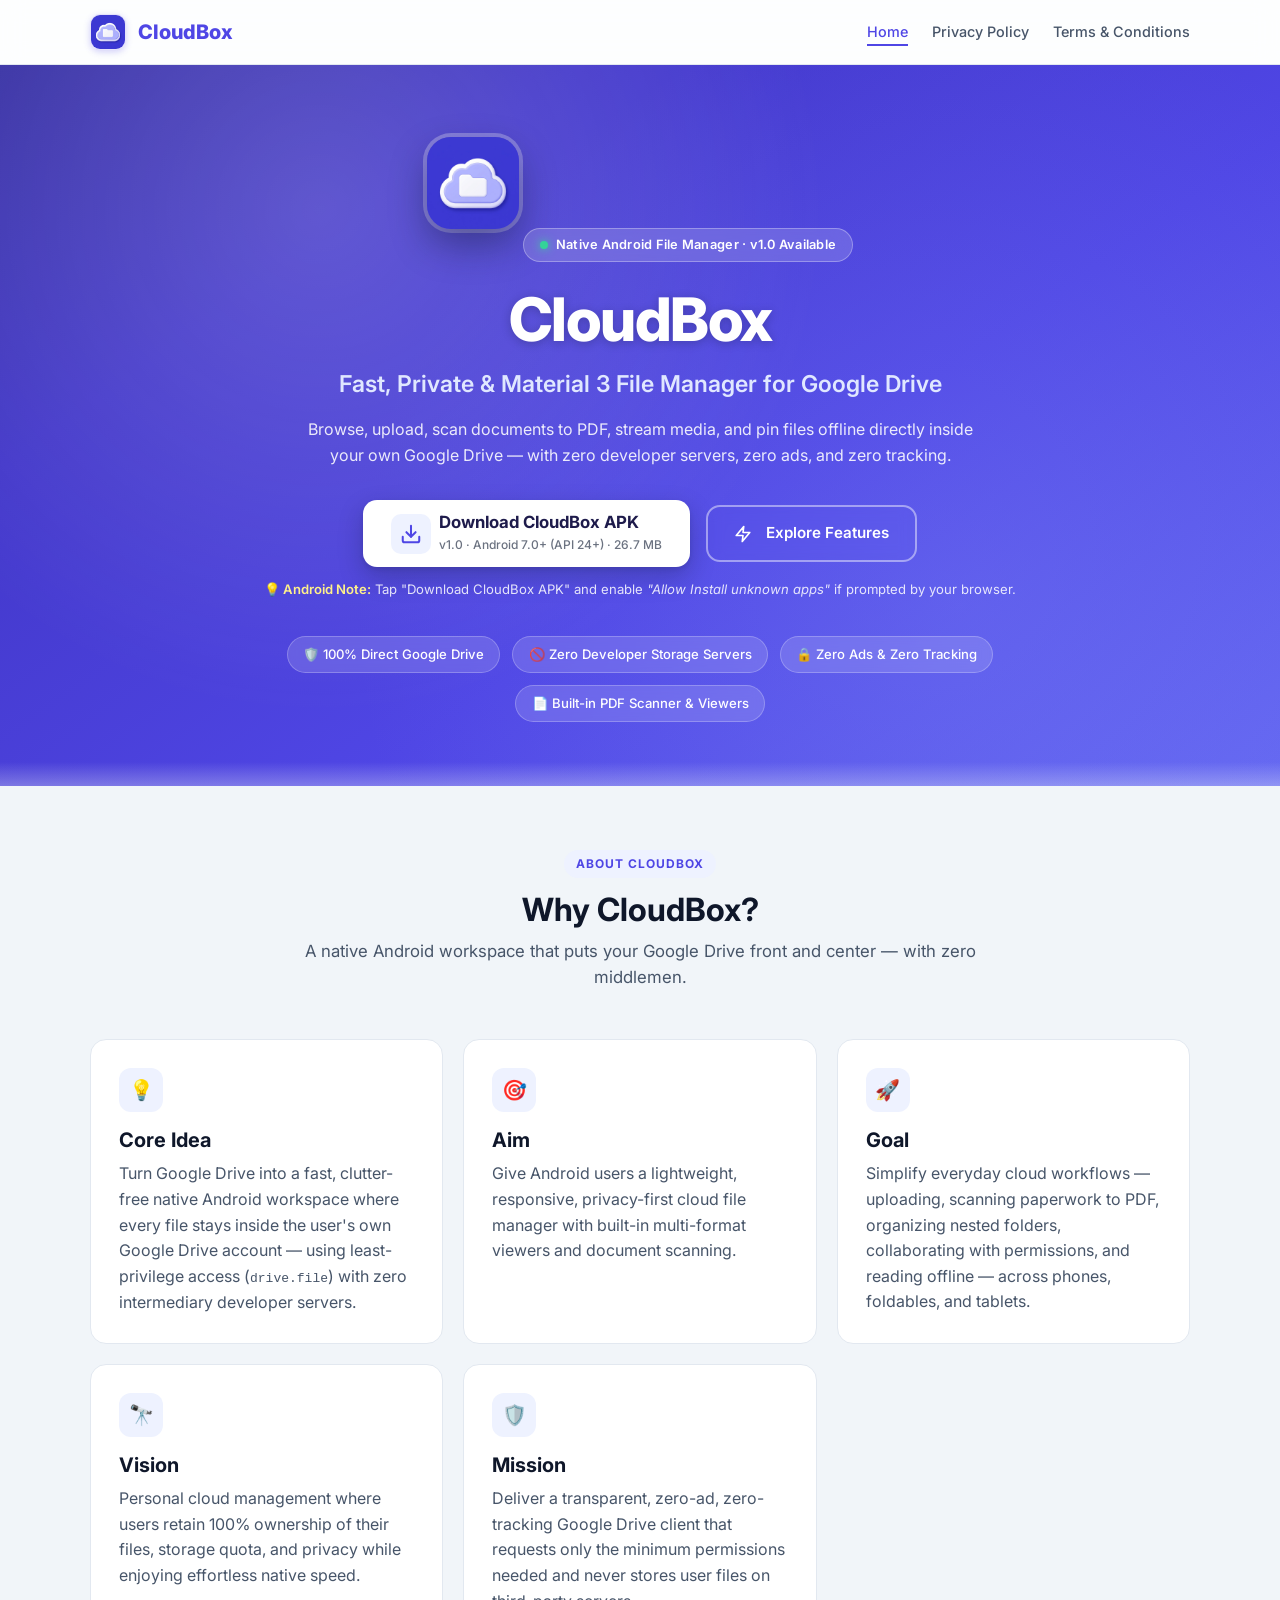
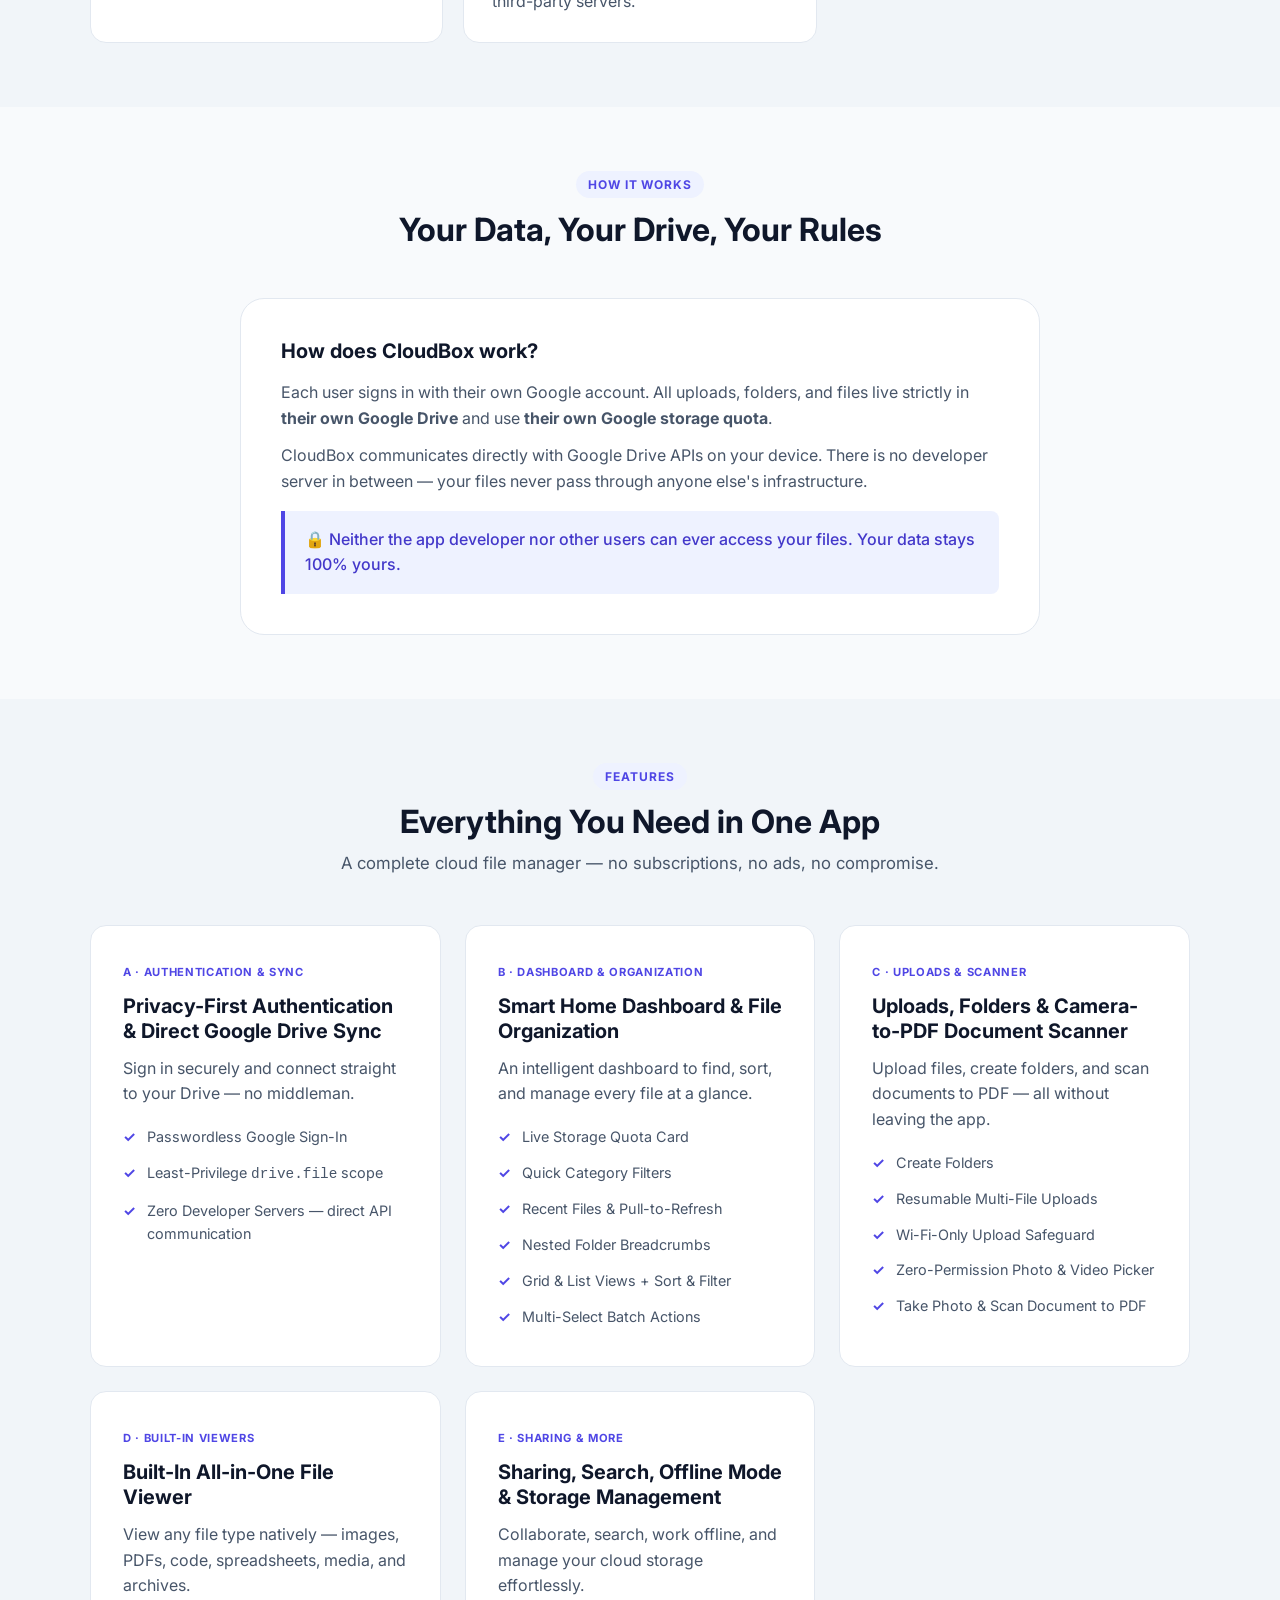
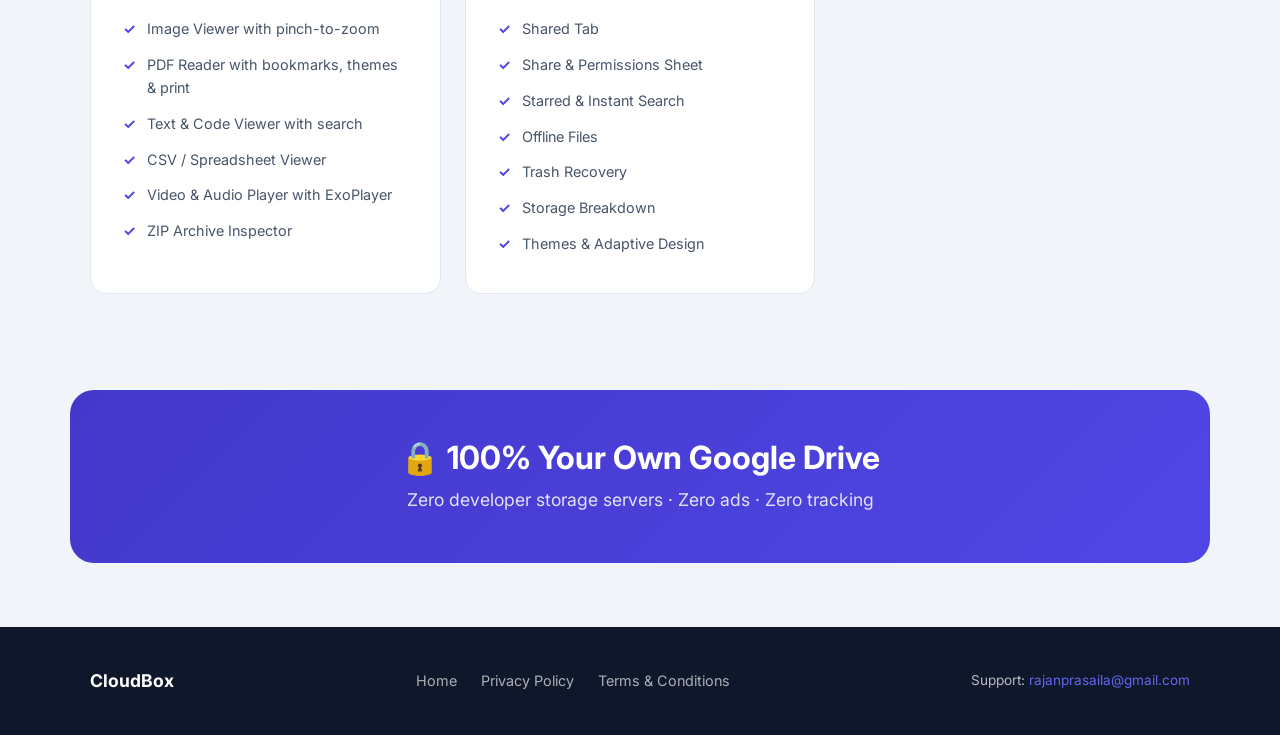
==== website/index.html @ ff8894ba "first commit" ====
<!DOCTYPE html>
<html lang="en">
<head>
  <meta charset="UTF-8">
  <meta name="viewport" content="width=device-width, initial-scale=1.0">
  <title>CloudBox — Your Fast, Private File Manager for Google Drive</title>
  <meta name="description" content="CloudBox is a native Android file manager built with Material 3 that connects directly to your Google Drive. Zero ads, zero tracking, 100% your own storage.">
  <link rel="preconnect" href="https://fonts.googleapis.com">
  <link rel="preconnect" href="https://fonts.gstatic.com" crossorigin>
  <link href="https://fonts.googleapis.com/css2?family=Inter:wght@400;500;600;700;800&display=swap" rel="stylesheet">
  <link rel="stylesheet" href="./styles.css">
</head>
<body>

  <!-- ===== Navbar ===== -->
  <nav class="navbar" role="navigation" aria-label="Main navigation">
    <div class="container">
      <a href="./index.html" class="navbar-brand">
        <img src="./assets/cloudbox_icon.jpg" alt="CloudBox Logo" class="brand-logo-img">
        <span>CloudBox</span>
      </a>
      <button class="nav-toggle" aria-label="Toggle menu" onclick="document.querySelector('.nav-links').classList.toggle('open')">
        <span></span><span></span><span></span>
      </button>
      <ul class="nav-links">
        <li><a href="./index.html" class="active">Home</a></li>
        <li><a href="./privacy.html">Privacy Policy</a></li>
        <li><a href="./terms.html">Terms &amp; Conditions</a></li>
      </ul>
    </div>
  </nav>

  <!-- ===== Hero ===== -->
  <header class="hero">
    <div class="container">
      <!-- App Icon Visual Anchor -->
      <div class="hero-icon-wrapper">
        <img src="./assets/cloudbox_icon.jpg" alt="CloudBox App Icon" class="hero-app-icon">
      </div>

      <!-- Release / Category Badge -->
      <div class="hero-pill">
        <span class="pill-dot"></span>
        <span>Native Android File Manager · v1.0 Available</span>
      </div>

      <!-- Main App Title & Narrative -->
      <h1 class="hero-title">CloudBox</h1>
      <p class="hero-tagline">Fast, Private &amp; Material 3 File Manager for Google Drive</p>
      <p class="hero-description">Browse, upload, scan documents to PDF, stream media, and pin files offline directly inside your own Google Drive — with zero developer servers, zero ads, and zero tracking.</p>

      <!-- Action Buttons -->
      <div class="hero-cta-group">
        <a href="./downloads/CloudBox-v1.0.apk" class="btn btn-hero-download" download="CloudBox-v1.0.apk">
          <span class="btn-icon">
            <svg width="22" height="22" viewBox="0 0 24 24" fill="none" stroke="currentColor" stroke-width="2.2" stroke-linecap="round" stroke-linejoin="round"><path d="M21 15v4a2 2 0 0 1-2 2H5a2 2 0 0 1-2-2v-4"></path><polyline points="7 10 12 15 17 10"></polyline><line x1="12" y1="15" x2="12" y2="3"></line></svg>
          </span>
          <span class="btn-copy">
            <span class="btn-main">Download CloudBox APK</span>
            <span class="btn-sub">v1.0 · Android 7.0+ (API 24+) · 26.7 MB</span>
          </span>
        </a>
        <a href="#features" class="btn btn-hero-secondary">
          <svg width="18" height="18" viewBox="0 0 24 24" fill="none" stroke="currentColor" stroke-width="2.2" stroke-linecap="round" stroke-linejoin="round" style="margin-right: 6px;"><polygon points="13 2 3 14 12 14 11 22 21 10 12 10 13 2"></polygon></svg>
          Explore Features
        </a>
      </div>

      <!-- Installation Hint -->
      <p class="hero-install-notice">
        <span>💡 Android Note:</span> Tap "Download CloudBox APK" and enable <em>"Allow Install unknown apps"</em> if prompted by your browser.
      </p>

      <!-- Trust Badges -->
      <div class="hero-highlights">
        <div class="highlight-chip">
          <span>🛡️ 100% Direct Google Drive</span>
        </div>
        <div class="highlight-chip">
          <span>🚫 Zero Developer Storage Servers</span>
        </div>
        <div class="highlight-chip">
          <span>🔒 Zero Ads &amp; Zero Tracking</span>
        </div>
        <div class="highlight-chip">
          <span>📄 Built-in PDF Scanner &amp; Viewers</span>
        </div>
      </div>
    </div>
  </header>

  <!-- ===== About Section ===== -->
  <section id="about">
    <div class="container">
      <div class="section-header">
        <span class="section-label">About CloudBox</span>
        <h2>Why CloudBox?</h2>
        <p>A native Android workspace that puts your Google Drive front and center — with zero middlemen.</p>
      </div>
      <div class="about-grid">
        <!-- Core Idea -->
        <div class="about-card">
          <div class="card-icon">💡</div>
          <h3>Core Idea</h3>
          <p>Turn Google Drive into a fast, clutter-free native Android workspace where every file stays inside the user's own Google Drive account — using least-privilege access (<code>drive.file</code>) with zero intermediary developer servers.</p>
        </div>
        <!-- Aim -->
        <div class="about-card">
          <div class="card-icon">🎯</div>
          <h3>Aim</h3>
          <p>Give Android users a lightweight, responsive, privacy-first cloud file manager with built-in multi-format viewers and document scanning.</p>
        </div>
        <!-- Goal -->
        <div class="about-card">
          <div class="card-icon">🚀</div>
          <h3>Goal</h3>
          <p>Simplify everyday cloud workflows — uploading, scanning paperwork to PDF, organizing nested folders, collaborating with permissions, and reading offline — across phones, foldables, and tablets.</p>
        </div>
        <!-- Vision -->
        <div class="about-card">
          <div class="card-icon">🔭</div>
          <h3>Vision</h3>
          <p>Personal cloud management where users retain 100% ownership of their files, storage quota, and privacy while enjoying effortless native speed.</p>
        </div>
        <!-- Mission -->
        <div class="about-card">
          <div class="card-icon">🛡️</div>
          <h3>Mission</h3>
          <p>Deliver a transparent, zero-ad, zero-tracking Google Drive client that requests only the minimum permissions needed and never stores user files on third-party servers.</p>
        </div>
      </div>
    </div>
  </section>

  <!-- ===== How It Works / FAQ ===== -->
  <section id="how-it-works" style="background: var(--surface-variant);">
    <div class="container">
      <div class="section-header">
        <span class="section-label">How It Works</span>
        <h2>Your Data, Your Drive, Your Rules</h2>
      </div>
      <div class="how-it-works">
        <h3>How does CloudBox work?</h3>
        <p>Each user signs in with their own Google account. All uploads, folders, and files live strictly in <strong>their own Google Drive</strong> and use <strong>their own Google storage quota</strong>.</p>
        <p>CloudBox communicates directly with Google Drive APIs on your device. There is no developer server in between — your files never pass through anyone else's infrastructure.</p>
        <div class="highlight-box">
          🔒 Neither the app developer nor other users can ever access your files. Your data stays 100% yours.
        </div>
      </div>
    </div>
  </section>

  <!-- ===== Feature Showcase ===== -->
  <section id="features">
    <div class="container">
      <div class="section-header">
        <span class="section-label">Features</span>
        <h2>Everything You Need in One App</h2>
        <p>A complete cloud file manager — no subscriptions, no ads, no compromise.</p>
      </div>
      <div class="features-grid">

        <!-- A. Privacy-First Auth -->
        <div class="feature-card">
          <span class="card-label">A · Authentication &amp; Sync</span>
          <h3>Privacy-First Authentication &amp; Direct Google Drive Sync</h3>
          <p>Sign in securely and connect straight to your Drive — no middleman.</p>
          <ul class="feature-list">
            <li>Passwordless Google Sign-In</li>
            <li>Least-Privilege <code>drive.file</code> scope</li>
            <li>Zero Developer Servers — direct API communication</li>
          </ul>
        </div>

        <!-- B. Home Dashboard -->
        <div class="feature-card">
          <span class="card-label">B · Dashboard &amp; Organization</span>
          <h3>Smart Home Dashboard &amp; File Organization</h3>
          <p>An intelligent dashboard to find, sort, and manage every file at a glance.</p>
          <ul class="feature-list">
            <li>Live Storage Quota Card</li>
            <li>Quick Category Filters</li>
            <li>Recent Files &amp; Pull-to-Refresh</li>
            <li>Nested Folder Breadcrumbs</li>
            <li>Grid &amp; List Views + Sort &amp; Filter</li>
            <li>Multi-Select Batch Actions</li>
          </ul>
        </div>

        <!-- C. Uploads & Scanner -->
        <div class="feature-card">
          <span class="card-label">C · Uploads &amp; Scanner</span>
          <h3>Uploads, Folders &amp; Camera-to-PDF Document Scanner</h3>
          <p>Upload files, create folders, and scan documents to PDF — all without leaving the app.</p>
          <ul class="feature-list">
            <li>Create Folders</li>
            <li>Resumable Multi-File Uploads</li>
            <li>Wi-Fi-Only Upload Safeguard</li>
            <li>Zero-Permission Photo &amp; Video Picker</li>
            <li>Take Photo &amp; Scan Document to PDF</li>
          </ul>
        </div>

        <!-- D. File Viewer -->
        <div class="feature-card">
          <span class="card-label">D · Built-In Viewers</span>
          <h3>Built-In All-in-One File Viewer</h3>
          <p>View any file type natively — images, PDFs, code, spreadsheets, media, and archives.</p>
          <ul class="feature-list">
            <li>Image Viewer with pinch-to-zoom</li>
            <li>PDF Reader with bookmarks, themes &amp; print</li>
            <li>Text &amp; Code Viewer with search</li>
            <li>CSV / Spreadsheet Viewer</li>
            <li>Video &amp; Audio Player with ExoPlayer</li>
            <li>ZIP Archive Inspector</li>
          </ul>
        </div>

        <!-- E. Sharing & More -->
        <div class="feature-card">
          <span class="card-label">E · Sharing &amp; More</span>
          <h3>Sharing, Search, Offline Mode &amp; Storage Management</h3>
          <p>Collaborate, search, work offline, and manage your cloud storage effortlessly.</p>
          <ul class="feature-list">
            <li>Shared Tab</li>
            <li>Share &amp; Permissions Sheet</li>
            <li>Starred &amp; Instant Search</li>
            <li>Offline Files</li>
            <li>Trash Recovery</li>
            <li>Storage Breakdown</li>
            <li>Themes &amp; Adaptive Design</li>
          </ul>
        </div>

      </div>
    </div>
  </section>

  <!-- ===== Trust Banner ===== -->
  <section style="padding: 2rem 0 4rem;">
    <div class="trust-banner">
      <h2>🔒 100% Your Own Google Drive</h2>
      <p>Zero developer storage servers · Zero ads · Zero tracking</p>
    </div>
  </section>

  <!-- ===== Footer ===== -->
  <footer class="footer">
    <div class="container">
      <div class="footer-inner">
        <span class="footer-brand">CloudBox</span>
        <ul class="footer-links">
          <li><a href="./index.html">Home</a></li>
          <li><a href="./privacy.html">Privacy Policy</a></li>
          <li><a href="./terms.html">Terms &amp; Conditions</a></li>
        </ul>
        <span class="footer-contact">Support: <a href="mailto:rajanprasaila@gmail.com">rajanprasaila@gmail.com</a></span>
      </div>
    </div>
  </footer>

</body>
</html>
---- website/styles.css ----
/* ===== CloudBox Website — styles.css ===== */
/* Design tokens — Indigo primary / Slate neutrals / Material 3 feel */

:root {
  --primary: #4F46E5;
  --primary-light: #6366F1;
  --primary-dark: #4338CA;
  --primary-surface: #EEF2FF;
  --on-primary: #FFFFFF;
  --surface: #FFFFFF;
  --surface-variant: #F8FAFC;
  --background: #F1F5F9;
  --on-background: #0F172A;
  --on-surface: #1E293B;
  --on-surface-variant: #475569;
  --outline: #CBD5E1;
  --outline-variant: #E2E8F0;
  --error: #DC2626;
  --radius-sm: 8px;
  --radius-md: 12px;
  --radius-lg: 16px;
  --radius-xl: 24px;
  --shadow-sm: 0 1px 3px rgba(15,23,42,.08), 0 1px 2px rgba(15,23,42,.04);
  --shadow-md: 0 4px 6px rgba(15,23,42,.07), 0 2px 4px rgba(15,23,42,.04);
  --shadow-lg: 0 10px 25px rgba(15,23,42,.1), 0 4px 10px rgba(15,23,42,.04);
  --max-width: 1140px;
  --transition: .2s cubic-bezier(.4,0,.2,1);
}

/* ===== Reset & Base ===== */
*, *::before, *::after { box-sizing: border-box; margin: 0; padding: 0; }
html { scroll-behavior: smooth; -webkit-text-size-adjust: 100%; }
body {
  font-family: 'Inter', 'Segoe UI', system-ui, -apple-system, sans-serif;
  color: var(--on-surface);
  background: var(--background);
  line-height: 1.6;
  -webkit-font-smoothing: antialiased;
}
a { color: var(--primary); text-decoration: none; transition: color var(--transition); }
a:hover { color: var(--primary-dark); }
img { max-width: 100%; display: block; }

/* ===== Typography ===== */
h1, h2, h3, h4 { font-weight: 700; color: var(--on-background); line-height: 1.25; }
h1 { font-size: clamp(2rem, 5vw, 3rem); }
h2 { font-size: clamp(1.5rem, 3.5vw, 2rem); }
h3 { font-size: 1.25rem; }
p { color: var(--on-surface-variant); }

/* ===== Layout ===== */
.container { width: 100%; max-width: var(--max-width); margin: 0 auto; padding: 0 1.25rem; }
section { padding: 4rem 0; }

/* ===== Navigation ===== */
.navbar {
  position: sticky; top: 0; z-index: 100;
  background: rgba(255,255,255,.85);
  backdrop-filter: blur(12px); -webkit-backdrop-filter: blur(12px);
  border-bottom: 1px solid var(--outline-variant);
}
.navbar .container {
  display: flex; align-items: center; justify-content: space-between;
  height: 64px;
}
.navbar-brand {
  display: flex; align-items: center; gap: .75rem;
  font-size: 1.25rem; font-weight: 800; color: var(--primary);
}
.brand-logo-img {
  width: 36px; height: 36px;
  border-radius: 10px;
  object-fit: cover;
  box-shadow: 0 2px 6px rgba(79, 70, 229, 0.25);
  border: 1px solid rgba(79, 70, 229, 0.15);
}
.navbar-brand .brand-icon {
  width: 32px; height: 32px; border-radius: var(--radius-sm);
  background: var(--primary);
  display: flex; align-items: center; justify-content: center;
  color: #fff; font-size: .875rem; font-weight: 700;
}
.nav-links { display: flex; gap: 1.5rem; list-style: none; }
.nav-links a {
  font-size: .9rem; font-weight: 500; color: var(--on-surface-variant);
  padding: .25rem 0; position: relative;
}
.nav-links a::after {
  content: ''; position: absolute; bottom: -2px; left: 0;
  width: 0; height: 2px; background: var(--primary);
  transition: width var(--transition);
}
.nav-links a:hover, .nav-links a.active { color: var(--primary); }
.nav-links a:hover::after, .nav-links a.active::after { width: 100%; }

/* Mobile nav toggle */
.nav-toggle { display: none; background: none; border: none; cursor: pointer; padding: .5rem; }
.nav-toggle span {
  display: block; width: 22px; height: 2px; background: var(--on-surface);
  margin: 5px 0; transition: var(--transition);
}

@media (max-width: 768px) {
  .nav-toggle { display: block; }
  .nav-links {
    display: none; flex-direction: column; gap: 0;
    position: absolute; top: 64px; left: 0; right: 0;
    background: var(--surface); border-bottom: 1px solid var(--outline-variant);
    box-shadow: var(--shadow-md);
  }
  .nav-links.open { display: flex; }
  .nav-links li a { display: block; padding: .875rem 1.25rem; }
}

/* ===== Hero Section ===== */
.hero {
  background: linear-gradient(145deg, #3730A3 0%, #4338CA 25%, #4F46E5 60%, #6366F1 100%);
  color: #fff; text-align: center;
  padding: 4.5rem 0 4rem;
  position: relative; overflow: hidden;
}
.hero::before {
  content: ''; position: absolute; inset: 0;
  background: radial-gradient(circle at 25% 20%, rgba(255,255,255,.16) 0%, transparent 45%),
              radial-gradient(circle at 75% 75%, rgba(129,140,248,.25) 0%, transparent 55%);
  pointer-events: none;
}
.hero::after {
  content: ''; position: absolute; bottom: 0; left: 0; right: 0;
  height: 24px;
  background: linear-gradient(to top, rgba(241,245,249,0.3), transparent);
  pointer-events: none;
}
.hero .container {
  position: relative; z-index: 2;
  max-width: 860px;
}

.hero-icon-wrapper {
  margin: 0 auto 1.25rem;
  display: inline-block;
  position: relative;
}
.hero-app-icon {
  width: 92px; height: 92px;
  border-radius: 24px;
  object-fit: cover;
  box-shadow: 0 16px 36px rgba(15, 23, 42, 0.4), 0 0 0 4px rgba(255, 255, 255, 0.28);
  animation: heroFloat 3.5s ease-in-out infinite alternate;
}
@keyframes heroFloat {
  0% { transform: translateY(0); }
  100% { transform: translateY(-7px); }
}

.hero-pill {
  display: inline-flex; align-items: center; gap: .5rem;
  background: rgba(255, 255, 255, 0.16);
  border: 1px solid rgba(255, 255, 255, 0.3);
  backdrop-filter: blur(10px);
  padding: .35rem 1rem; border-radius: 100px;
  font-size: .8rem; font-weight: 600;
  letter-spacing: .02em; color: #fff;
  margin-bottom: 1.25rem;
}
.hero-pill .pill-dot {
  width: 8px; height: 8px; border-radius: 50%;
  background: #34D399;
  box-shadow: 0 0 8px #34D399;
}

.hero-title {
  font-size: clamp(2.5rem, 6vw, 3.75rem);
  font-weight: 800;
  letter-spacing: -0.025em;
  color: #fff;
  margin-bottom: .6rem;
  text-shadow: 0 2px 10px rgba(15, 23, 42, 0.25);
}
.hero-tagline {
  font-size: clamp(1.15rem, 2.5vw, 1.45rem);
  font-weight: 600;
  color: #E0E7FF;
  margin-bottom: .75rem;
}
.hero-description {
  font-size: 1rem;
  color: rgba(255, 255, 255, 0.88);
  max-width: 680px;
  margin: 0 auto 2rem;
  line-height: 1.65;
}

.hero-cta-group {
  display: flex; flex-wrap: wrap; gap: 1rem;
  justify-content: center; align-items: center;
  margin-bottom: .75rem;
}
.btn-hero-download {
  background: #FFFFFF !important;
  color: var(--primary-dark) !important;
  padding: .75rem 1.75rem !important;
  border-radius: 14px !important;
  display: inline-flex; align-items: center; gap: .85rem;
  box-shadow: 0 10px 25px rgba(15, 23, 42, 0.25), 0 2px 4px rgba(15, 23, 42, 0.1);
  transition: all var(--transition);
  text-align: left;
}
.btn-hero-download:hover {
  transform: translateY(-2px);
  box-shadow: 0 16px 36px rgba(15, 23, 42, 0.35);
  background: #EEF2FF !important;
}
.btn-hero-download .btn-icon {
  display: flex; align-items: center; justify-content: center;
  width: 40px; height: 40px;
  background: var(--primary-surface);
  color: var(--primary);
  border-radius: 10px;
}
.btn-copy { display: flex; flex-direction: column; }
.btn-main { font-size: 1.05rem; font-weight: 700; line-height: 1.2; color: #1E1B4B; }
.btn-sub { font-size: .75rem; font-weight: 500; color: #6B7280; margin-top: 3px; }

.btn-hero-secondary {
  border: 2px solid rgba(255, 255, 255, 0.45) !important;
  color: #fff !important;
  padding: .9rem 1.6rem !important;
  border-radius: 14px !important;
  font-weight: 600; font-size: .95rem;
  backdrop-filter: blur(8px);
}
.btn-hero-secondary:hover {
  background: rgba(255, 255, 255, 0.15) !important;
  border-color: #fff !important;
}

.hero-install-notice {
  font-size: .82rem;
  color: rgba(255, 255, 255, 0.85);
  margin-top: .75rem;
  margin-bottom: 2.25rem;
}
.hero-install-notice span { font-weight: 600; color: #FEF08A; }

.hero-highlights {
  display: flex; flex-wrap: wrap; gap: .75rem;
  justify-content: center;
  max-width: 820px; margin: 0 auto;
}
.highlight-chip {
  display: inline-flex; align-items: center; gap: .5rem;
  background: rgba(255, 255, 255, 0.14);
  border: 1px solid rgba(255, 255, 255, 0.24);
  padding: .45rem .95rem; border-radius: 100px;
  font-size: .82rem; font-weight: 500;
  color: #fff; backdrop-filter: blur(6px);
  transition: all var(--transition);
}
.highlight-chip:hover {
  background: rgba(255, 255, 255, 0.22);
  transform: translateY(-1px);
}

/* ===== Buttons ===== */
.btn {
  display: inline-flex; align-items: center; gap: .5rem;
  padding: .75rem 1.75rem;
  border-radius: 100px; font-weight: 600; font-size: .95rem;
  border: none; cursor: pointer;
  transition: all var(--transition);
  text-decoration: none;
}
.btn-primary {
  background: #fff; color: var(--primary);
  box-shadow: 0 2px 8px rgba(0,0,0,.15);
}
.btn-primary:hover {
  background: var(--primary-surface); color: var(--primary-dark);
  transform: translateY(-1px); box-shadow: var(--shadow-lg);
}
.btn-outline {
  background: transparent; color: #fff;
  border: 2px solid rgba(255,255,255,.5);
}
.btn-outline:hover {
  background: rgba(255,255,255,.12); border-color: #fff; color: #fff;
}

/* ===== Section Headings ===== */
.section-header { text-align: center; max-width: 680px; margin: 0 auto 3rem; }
.section-header p { margin-top: .5rem; font-size: 1.05rem; }
.section-label {
  display: inline-block; font-size: .75rem; font-weight: 700;
  letter-spacing: .08em; text-transform: uppercase;
  color: var(--primary); background: var(--primary-surface);
  padding: .25rem .75rem; border-radius: 100px; margin-bottom: .75rem;
}

/* ===== About Grid ===== */
.about-grid {
  display: grid;
  grid-template-columns: repeat(auto-fit, minmax(280px, 1fr));
  gap: 1.25rem;
}
.about-card {
  background: var(--surface); border-radius: var(--radius-lg);
  padding: 1.75rem; border: 1px solid var(--outline-variant);
  transition: all var(--transition);
}
.about-card:hover {
  border-color: var(--primary); box-shadow: var(--shadow-md);
  transform: translateY(-2px);
}
.about-card .card-icon {
  width: 44px; height: 44px; border-radius: var(--radius-md);
  background: var(--primary-surface); color: var(--primary);
  display: flex; align-items: center; justify-content: center;
  font-size: 1.25rem; margin-bottom: 1rem;
}
.about-card h3 { margin-bottom: .5rem; }

/* ===== How It Works / FAQ ===== */
.how-it-works {
  background: var(--surface);
  border-radius: var(--radius-xl);
  padding: 2.5rem;
  border: 1px solid var(--outline-variant);
  max-width: 800px; margin: 0 auto;
}
.how-it-works h3 { margin-bottom: 1rem; }
.how-it-works p { margin-bottom: .75rem; }
.highlight-box {
  background: var(--primary-surface);
  border-left: 4px solid var(--primary);
  border-radius: 0 var(--radius-sm) var(--radius-sm) 0;
  padding: 1rem 1.25rem; margin-top: 1rem;
  font-weight: 500; color: var(--primary-dark);
}

/* ===== Feature Cards ===== */
.features-grid {
  display: grid;
  grid-template-columns: repeat(auto-fit, minmax(340px, 1fr));
  gap: 1.5rem;
}
.feature-card {
  background: var(--surface); border-radius: var(--radius-lg);
  padding: 2rem; border: 1px solid var(--outline-variant);
  transition: all var(--transition);
}
.feature-card:hover {
  border-color: var(--primary-light); box-shadow: var(--shadow-lg);
  transform: translateY(-3px);
}
.feature-card .card-label {
  display: inline-block; font-size: .7rem; font-weight: 700;
  letter-spacing: .06em; text-transform: uppercase;
  color: var(--primary); margin-bottom: .75rem;
}
.feature-card h3 { margin-bottom: .75rem; }
.feature-list { list-style: none; margin-top: .75rem; }
.feature-list li {
  padding: .4rem 0 .4rem 1.5rem; position: relative;
  font-size: .9rem; color: var(--on-surface-variant);
}
.feature-list li::before {
  content: '✓'; position: absolute; left: 0;
  color: var(--primary); font-weight: 700;
}

/* ===== Trust Banner ===== */
.trust-banner {
  background: linear-gradient(135deg, var(--primary-dark), var(--primary));
  color: #fff; text-align: center;
  border-radius: var(--radius-xl);
  padding: 3rem 2rem; margin: 0 auto;
  max-width: var(--max-width);
}
.trust-banner h2 { color: #fff; margin-bottom: .5rem; }
.trust-banner p { color: rgba(255,255,255,.85); font-size: 1.1rem; }

/* ===== Footer ===== */
.footer {
  background: var(--on-background);
  color: rgba(255,255,255,.7);
  padding: 2.5rem 0;
}
.footer-inner {
  display: flex; flex-wrap: wrap; align-items: center;
  justify-content: space-between; gap: 1rem;
}
.footer-brand { font-weight: 700; color: #fff; font-size: 1.1rem; }
.footer-links { display: flex; gap: 1.5rem; list-style: none; flex-wrap: wrap; }
.footer-links a { color: rgba(255,255,255,.65); font-size: .9rem; }
.footer-links a:hover { color: #fff; }
.footer-contact { font-size: .85rem; }
.footer-contact a { color: var(--primary-light); }
.footer-contact a:hover { color: #fff; }

/* ===== Legal / Policy Pages & Subpage Header ===== */
.page-header {
  background: linear-gradient(135deg, var(--primary) 0%, var(--primary-light) 50%, #818CF8 100%);
  color: #fff;
  padding: 3.5rem 0 3rem;
  position: relative;
  overflow: hidden;
}
.page-header::before {
  content: ''; position: absolute; inset: 0;
  background: radial-gradient(circle at 30% 20%, rgba(255,255,255,.12) 0%, transparent 50%),
              radial-gradient(circle at 70% 80%, rgba(255,255,255,.08) 0%, transparent 50%);
}
.page-header .container { position: relative; z-index: 1; max-width: 820px; }
.page-header h1 { color: #fff; margin-bottom: .5rem; font-size: clamp(2rem, 4vw, 2.5rem); }
.page-header .subtitle { color: rgba(255,255,255,.92); font-size: 1.05rem; max-width: 650px; margin-bottom: 1.25rem; }
.page-header .badge {
  display: inline-block; font-size: .75rem; font-weight: 700;
  letter-spacing: .08em; text-transform: uppercase;
  color: #fff; background: rgba(255,255,255,.2);
  padding: .25rem .75rem; border-radius: 100px; margin-bottom: .75rem;
  backdrop-filter: blur(8px);
}
.page-header .meta-row {
  display: flex; flex-wrap: wrap; gap: 1.25rem;
  font-size: .85rem; color: rgba(255,255,255,.9);
}
.page-header .meta-row span {
  display: inline-flex; align-items: center; gap: .35rem;
}

.legal-page { background: var(--background); padding: 2.5rem 0 5rem; }
.legal-page .container { max-width: 820px; }
.legal-content {
  background: var(--surface); border-radius: var(--radius-xl);
  padding: 3rem; line-height: 1.75;
  border: 1px solid var(--outline-variant);
  box-shadow: var(--shadow-sm);
}
.legal-content .lead-intro {
  font-size: 1.05rem; color: var(--on-surface);
  line-height: 1.7; margin-bottom: 1.5rem;
  padding-bottom: 1.5rem;
  border-bottom: 1px solid var(--outline-variant);
}
.legal-content h2 {
  font-size: 1.3rem; margin-top: 2.25rem; margin-bottom: .75rem;
  padding-bottom: .5rem; border-bottom: 1px solid var(--outline-variant);
}
.legal-content h3 { font-size: 1.1rem; margin-top: 1.5rem; margin-bottom: .5rem; }
.legal-content p { margin-bottom: 1rem; }
.legal-content ul, .legal-content ol {
  margin: .75rem 0 1rem 1.5rem; color: var(--on-surface-variant);
}
.legal-content li { margin-bottom: .4rem; }
.legal-content .policy-highlight {
  background: var(--primary-surface);
  border: 1px solid var(--primary);
  border-radius: var(--radius-md);
  padding: 1.25rem; margin: 1.5rem 0;
  font-weight: 500; color: var(--primary-dark);
}
.legal-content a { font-weight: 500; }

/* ===== Responsive ===== */
@media (max-width: 600px) {
  section { padding: 3rem 0; }
  .hero { padding: 3.5rem 0 3rem; }
  .features-grid { grid-template-columns: 1fr; }
  .about-grid { grid-template-columns: 1fr; }
  .how-it-works { padding: 1.5rem; }
  .trust-banner { padding: 2rem 1.25rem; border-radius: var(--radius-lg); margin: 0 1rem; }
  .legal-content { padding: 1.5rem; }
  .footer-inner { flex-direction: column; text-align: center; }
}
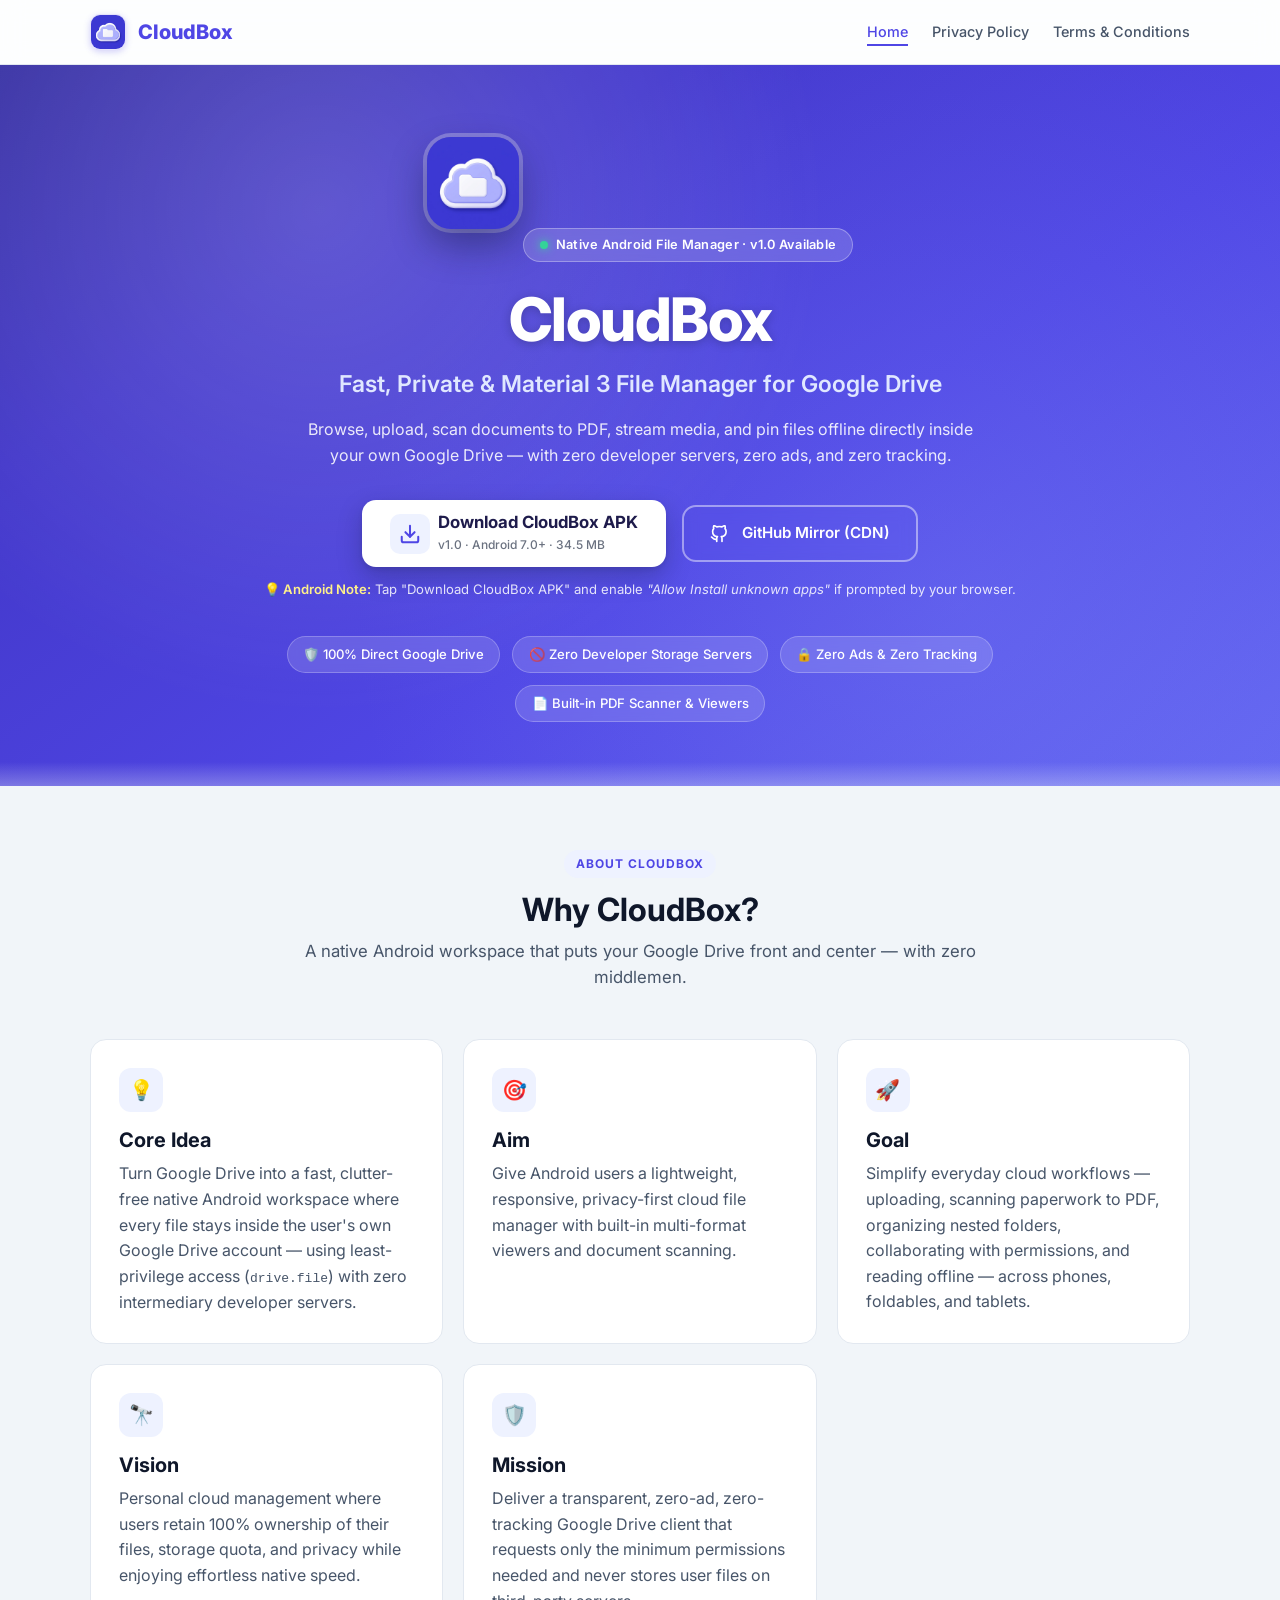
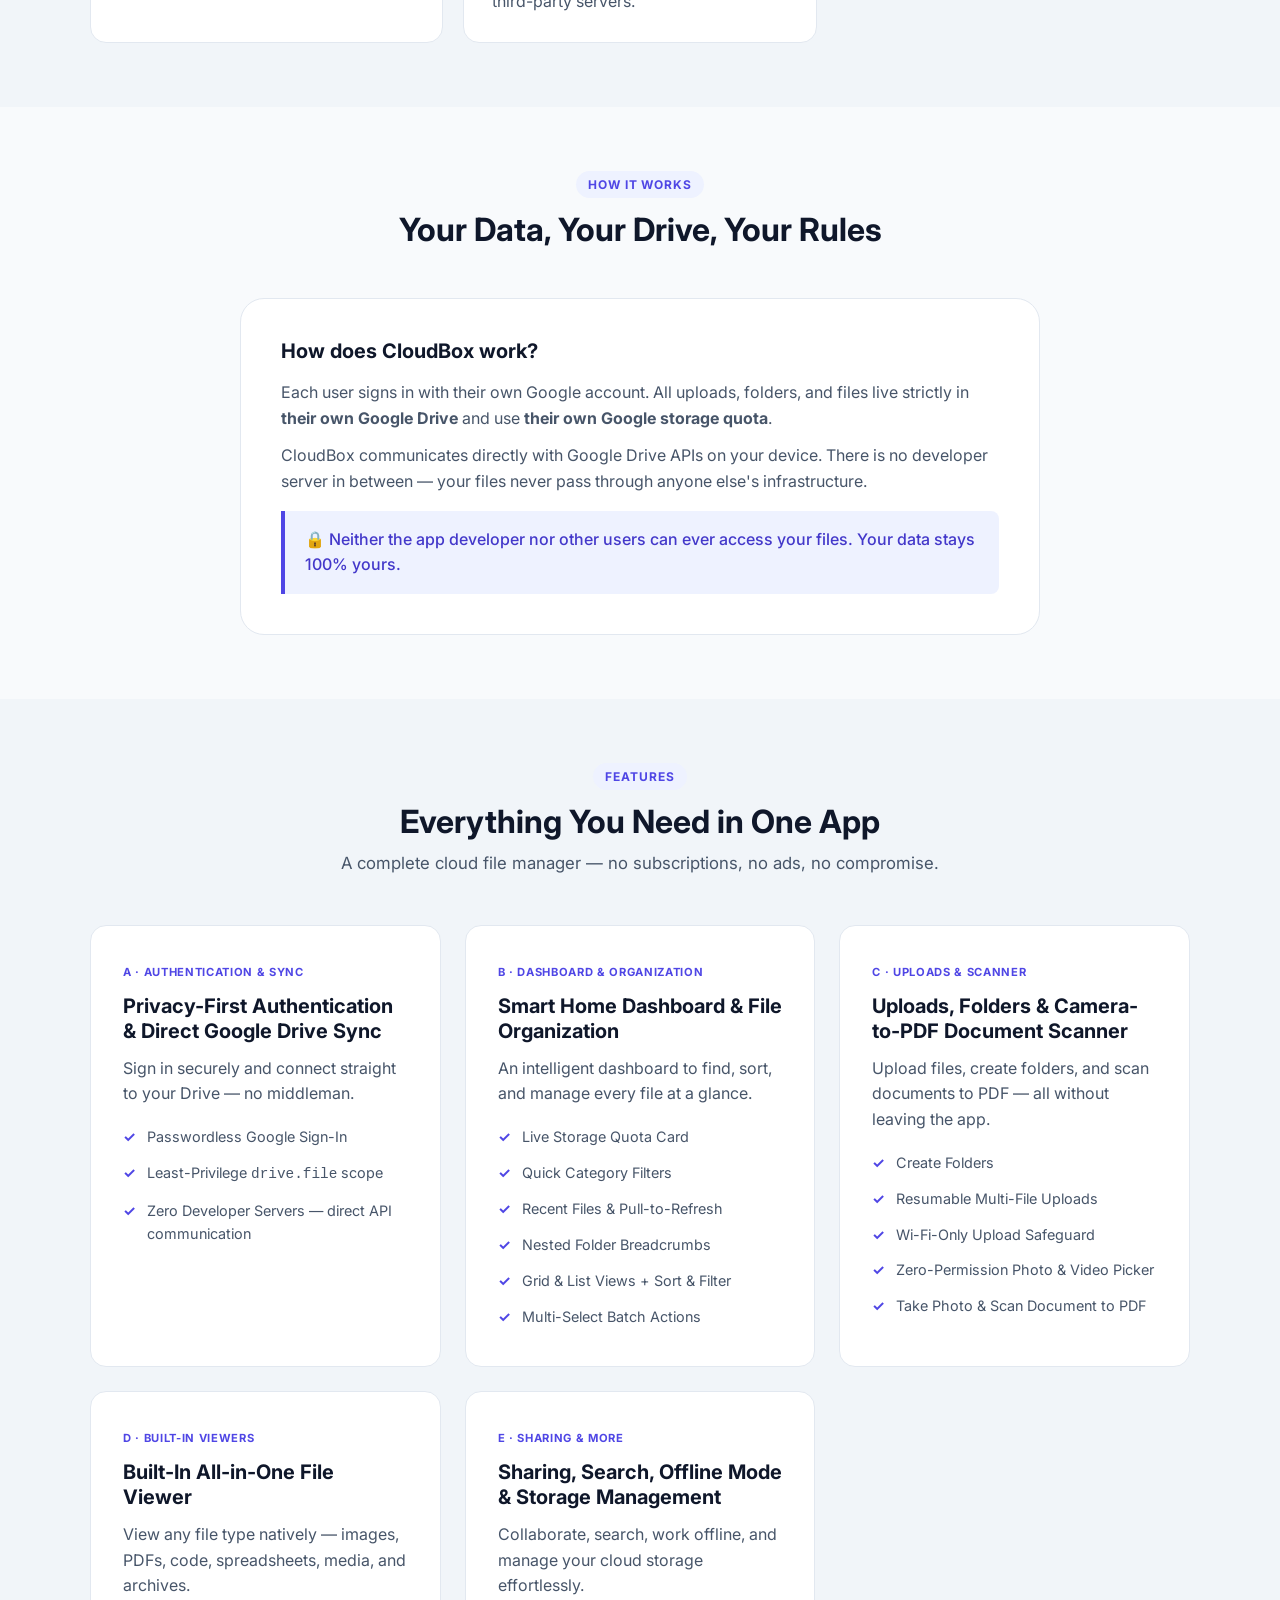
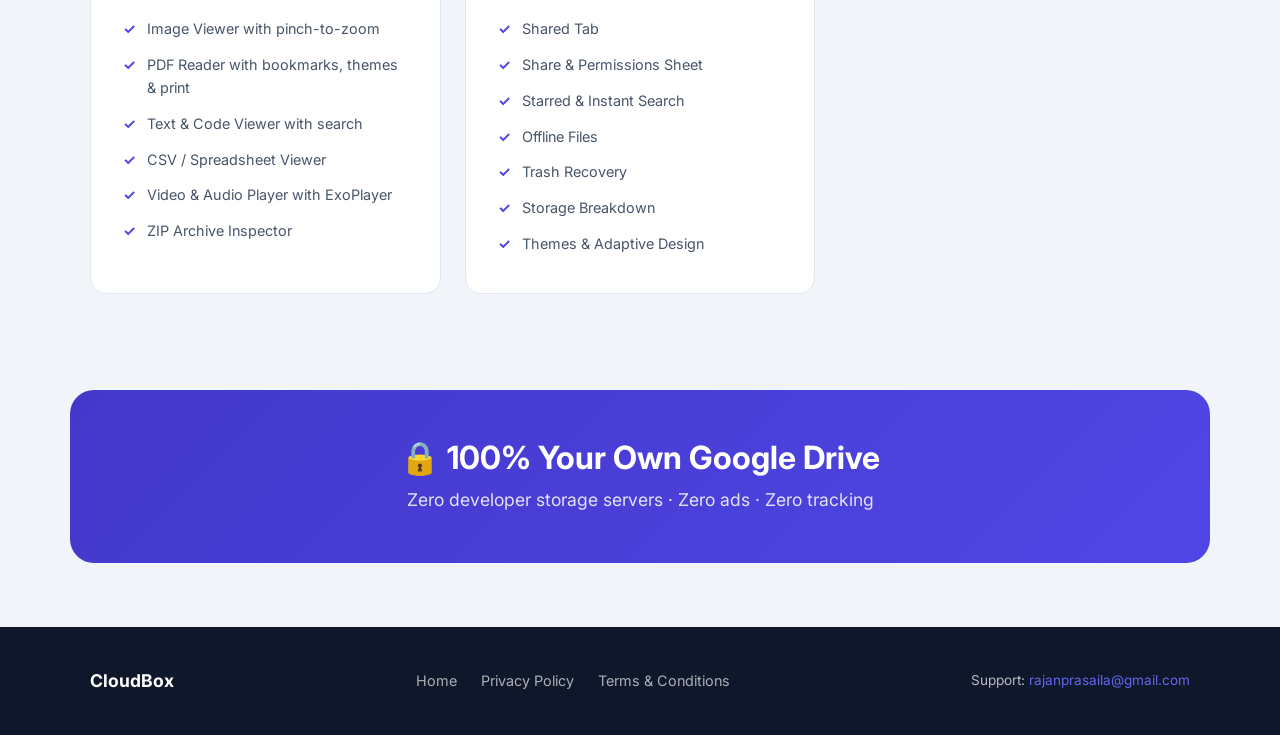
==== commit 63ca858e: "Add local server runner and GitHub mirror for APK downloads" ====
--- a/website/index.html
+++ b/website/index.html
@@ -19,7 +19,7 @@
         <img src="./assets/cloudbox_icon.jpg" alt="CloudBox Logo" class="brand-logo-img">
         <span>CloudBox</span>
       </a>
-      <button class="nav-toggle" aria-label="Toggle menu" onclick="document.querySelector('.nav-links').classList.toggle('open')">
+      <button class="nav-toggle" aria-label="Toggle navigation menu" type="button">
         <span></span><span></span><span></span>
       </button>
       <ul class="nav-links">
@@ -51,18 +51,18 @@
 
       <!-- Action Buttons -->
       <div class="hero-cta-group">
-        <a href="./downloads/CloudBox-v1.0.apk" class="btn btn-hero-download" download="CloudBox-v1.0.apk">
+        <a href="./downloads/CloudBox-v1.0.apk" class="btn btn-hero-download" id="primaryDownloadBtn" download="CloudBox-v1.0.apk">
           <span class="btn-icon">
             <svg width="22" height="22" viewBox="0 0 24 24" fill="none" stroke="currentColor" stroke-width="2.2" stroke-linecap="round" stroke-linejoin="round"><path d="M21 15v4a2 2 0 0 1-2 2H5a2 2 0 0 1-2-2v-4"></path><polyline points="7 10 12 15 17 10"></polyline><line x1="12" y1="15" x2="12" y2="3"></line></svg>
           </span>
           <span class="btn-copy">
             <span class="btn-main">Download CloudBox APK</span>
-            <span class="btn-sub">v1.0 · Android 7.0+ (API 24+) · 26.7 MB</span>
+            <span class="btn-sub">v1.0 · Android 7.0+ · 34.5 MB</span>
           </span>
         </a>
-        <a href="#features" class="btn btn-hero-secondary">
-          <svg width="18" height="18" viewBox="0 0 24 24" fill="none" stroke="currentColor" stroke-width="2.2" stroke-linecap="round" stroke-linejoin="round" style="margin-right: 6px;"><polygon points="13 2 3 14 12 14 11 22 21 10 12 10 13 2"></polygon></svg>
-          Explore Features
+        <a href="https://github.com/Rajan7013/cloudbox/releases/download/v1.0/CloudBox-v1.0.apk" class="btn btn-hero-secondary" target="_blank" rel="noopener">
+          <svg width="18" height="18" viewBox="0 0 24 24" fill="none" stroke="currentColor" stroke-width="2.2" stroke-linecap="round" stroke-linejoin="round" style="margin-right: 6px;"><path d="M9 19c-5 1.5-5-2.5-7-3m14 6v-3.87a3.37 3.37 0 0 0-.94-2.61c3.14-.35 6.44-1.54 6.44-7A5.44 5.44 0 0 0 20 4.77 5.07 5.07 0 0 0 19.91 1S18.73.65 16 2.48a13.38 13.38 0 0 0-7 0C6.27.65 5.09 1 5.09 1A5.07 5.07 0 0 0 5 4.77a5.44 5.44 0 0 0-1.5 3.78c0 5.42 3.3 6.61 6.44 7A3.37 3.37 0 0 0 9 18.13V22"></path></svg>
+          GitHub Mirror (CDN)
         </a>
       </div>
 
@@ -259,5 +259,37 @@
     </div>
   </footer>
 
+  <script>
+    const navToggle = document.querySelector('.nav-toggle');
+    const navLinks = document.querySelector('.nav-links');
+    if (navToggle && navLinks) {
+      navToggle.addEventListener('click', (e) => {
+        e.stopPropagation();
+        navToggle.classList.toggle('active');
+        navLinks.classList.toggle('open');
+      });
+      document.querySelectorAll('.nav-links a').forEach(link => {
+        link.addEventListener('click', () => {
+          navToggle.classList.remove('active');
+          navLinks.classList.remove('open');
+        });
+      });
+      document.addEventListener('click', (e) => {
+        if (!navLinks.contains(e.target) && !navToggle.contains(e.target)) {
+          navToggle.classList.remove('active');
+          navLinks.classList.remove('open');
+        }
+      });
+    }
+
+    // Detect if page was opened via local file:// protocol
+    const primaryBtn = document.getElementById('primaryDownloadBtn');
+    if (primaryBtn && window.location.protocol === 'file:') {
+      primaryBtn.addEventListener('click', (e) => {
+        alert("You are opening this website directly via file://. Browser security restricts downloading files over file:// URLs.\n\nTo download:\n1. Double-click 'run_website.bat' in the project folder to open via http://localhost:8000, OR\n2. Open the file directly from: website/downloads/CloudBox-v1.0.apk");
+      });
+    }
+  </script>
+
 </body>
 </html>
--- a/website/styles.css
+++ b/website/styles.css
@@ -29,13 +29,21 @@
 
 /* ===== Reset & Base ===== */
 *, *::before, *::after { box-sizing: border-box; margin: 0; padding: 0; }
-html { scroll-behavior: smooth; -webkit-text-size-adjust: 100%; }
+html {
+  scroll-behavior: smooth;
+  -webkit-text-size-adjust: 100%;
+  overflow-x: hidden;
+  width: 100%;
+}
 body {
   font-family: 'Inter', 'Segoe UI', system-ui, -apple-system, sans-serif;
   color: var(--on-surface);
   background: var(--background);
   line-height: 1.6;
   -webkit-font-smoothing: antialiased;
+  overflow-x: hidden;
+  width: 100%;
+  position: relative;
 }
 a { color: var(--primary); text-decoration: none; transition: color var(--transition); }
 a:hover { color: var(--primary-dark); }
@@ -94,22 +102,55 @@
 .nav-links a:hover::after, .nav-links a.active::after { width: 100%; }
 
 /* Mobile nav toggle */
-.nav-toggle { display: none; background: none; border: none; cursor: pointer; padding: .5rem; }
+.nav-toggle {
+  display: none; background: none; border: none; cursor: pointer; padding: .6rem;
+  border-radius: var(--radius-sm);
+  transition: background var(--transition);
+}
+.nav-toggle:active { background: var(--primary-surface); }
 .nav-toggle span {
   display: block; width: 22px; height: 2px; background: var(--on-surface);
-  margin: 5px 0; transition: var(--transition);
-}
+  margin: 5px 0; transition: transform var(--transition), opacity var(--transition);
+  border-radius: 2px;
+}
+.nav-toggle.active span:nth-child(1) { transform: translateY(7px) rotate(45deg); }
+.nav-toggle.active span:nth-child(2) { opacity: 0; }
+.nav-toggle.active span:nth-child(3) { transform: translateY(-7px) rotate(-45deg); }
 
 @media (max-width: 768px) {
   .nav-toggle { display: block; }
   .nav-links {
     display: none; flex-direction: column; gap: 0;
     position: absolute; top: 64px; left: 0; right: 0;
-    background: var(--surface); border-bottom: 1px solid var(--outline-variant);
-    box-shadow: var(--shadow-md);
-  }
-  .nav-links.open { display: flex; }
-  .nav-links li a { display: block; padding: .875rem 1.25rem; }
+    background: rgba(255, 255, 255, 0.98);
+    backdrop-filter: blur(16px); -webkit-backdrop-filter: blur(16px);
+    border-bottom: 1px solid var(--outline-variant);
+    box-shadow: 0 12px 28px rgba(15, 23, 42, 0.12);
+    padding: .5rem 1rem 1rem;
+    z-index: 99;
+  }
+  .nav-links.open { display: flex; animation: slideDown 0.22s ease-out; }
+  .nav-links li { width: 100%; }
+  .nav-links li a {
+    display: block; padding: .85rem 1rem;
+    font-size: .95rem; font-weight: 600;
+    border-radius: var(--radius-md);
+    color: var(--on-surface);
+    transition: all var(--transition);
+  }
+  .nav-links li a:active, .nav-links li a:hover {
+    background: var(--primary-surface);
+    color: var(--primary);
+  }
+  .nav-links li a.active {
+    background: var(--primary-surface);
+    color: var(--primary);
+  }
+  .nav-links a::after { display: none; }
+}
+@keyframes slideDown {
+  from { opacity: 0; transform: translateY(-8px); }
+  to { opacity: 1; transform: translateY(0); }
 }
 
 /* ===== Hero Section ===== */
@@ -462,14 +503,151 @@
 }
 .legal-content a { font-weight: 500; }
 
-/* ===== Responsive ===== */
-@media (max-width: 600px) {
-  section { padding: 3rem 0; }
-  .hero { padding: 3.5rem 0 3rem; }
-  .features-grid { grid-template-columns: 1fr; }
-  .about-grid { grid-template-columns: 1fr; }
-  .how-it-works { padding: 1.5rem; }
-  .trust-banner { padding: 2rem 1.25rem; border-radius: var(--radius-lg); margin: 0 1rem; }
-  .legal-content { padding: 1.5rem; }
-  .footer-inner { flex-direction: column; text-align: center; }
-}
+/* ===== Mobile Responsive Optimization ===== */
+@media (max-width: 900px) {
+  .features-grid { grid-template-columns: repeat(auto-fit, minmax(280px, 1fr)); }
+  .about-grid { grid-template-columns: repeat(auto-fit, minmax(260px, 1fr)); }
+}
+
+@media (max-width: 640px) {
+  /* Container & Spacing */
+  .container { padding: 0 1rem; }
+  section { padding: 2.75rem 0; }
+
+  /* Navbar */
+  .navbar .container { height: 60px; }
+  .brand-logo-img { width: 32px; height: 32px; }
+  .navbar-brand { font-size: 1.15rem; gap: .5rem; }
+
+  /* Hero Section */
+  .hero { padding: 3rem 0 2.5rem; }
+  .hero-app-icon {
+    width: 76px; height: 76px;
+    border-radius: 18px;
+    box-shadow: 0 10px 24px rgba(15, 23, 42, 0.35), 0 0 0 3px rgba(255, 255, 255, 0.22);
+  }
+  .hero-pill {
+    font-size: .75rem; padding: .3rem .85rem;
+    max-width: 95%; margin-bottom: 1rem;
+  }
+  .hero-title {
+    font-size: clamp(2.1rem, 8vw, 2.75rem);
+    margin-bottom: .4rem;
+  }
+  .hero-tagline {
+    font-size: 1.05rem;
+    line-height: 1.35;
+    padding: 0 .25rem;
+  }
+  .hero-description {
+    font-size: .92rem;
+    margin-bottom: 1.5rem;
+    padding: 0 .25rem;
+  }
+
+  /* Hero Buttons Stacked on Mobile */
+  .hero-cta-group {
+    flex-direction: column;
+    width: 100%;
+    max-width: 340px;
+    margin: 0 auto .75rem;
+  }
+  .btn-hero-download {
+    width: 100% !important;
+    justify-content: center !important;
+    padding: .85rem 1.25rem !important;
+  }
+  .btn-hero-secondary {
+    width: 100% !important;
+    justify-content: center !important;
+    text-align: center !important;
+    padding: .85rem 1.25rem !important;
+  }
+  .hero-install-notice {
+    font-size: .78rem;
+    margin-bottom: 1.75rem;
+    padding: 0 .5rem;
+  }
+
+  /* Hero Chips */
+  .hero-highlights {
+    display: grid;
+    grid-template-columns: 1fr;
+    gap: .5rem;
+    width: 100%;
+    max-width: 340px;
+  }
+  .highlight-chip {
+    width: 100%;
+    justify-content: center;
+    font-size: .78rem;
+    padding: .4rem .75rem;
+  }
+
+  /* Section Headers */
+  .section-header { margin-bottom: 2rem; }
+  .section-header h2 { font-size: 1.5rem; }
+  .section-header p { font-size: .95rem; }
+
+  /* Grids */
+  .about-grid { grid-template-columns: 1fr; gap: 1rem; }
+  .about-card { padding: 1.35rem 1.15rem; }
+  .how-it-works { padding: 1.5rem 1.15rem; border-radius: var(--radius-lg); }
+
+  .features-grid { grid-template-columns: 1fr; gap: 1rem; }
+  .feature-card { padding: 1.5rem 1.15rem; }
+  .feature-list li { font-size: .88rem; }
+
+  /* Trust Banner */
+  .trust-banner {
+    padding: 2rem 1.25rem;
+    margin: 0 1rem;
+    border-radius: var(--radius-lg);
+  }
+  .trust-banner h2 { font-size: 1.35rem; }
+  .trust-banner p { font-size: .95rem; }
+
+  /* Subpage Hero */
+  .page-header { padding: 2.5rem 0 2rem; }
+  .page-header h1 { font-size: 1.85rem; }
+  .page-header .subtitle { font-size: .95rem; }
+  .page-header .meta-row {
+    flex-direction: column;
+    gap: .4rem;
+    font-size: .8rem;
+  }
+
+  /* Legal Pages Content */
+  .legal-page { padding: 1.5rem 0 3.5rem; }
+  .legal-content {
+    padding: 1.5rem 1.15rem;
+    border-radius: var(--radius-lg);
+  }
+  .legal-content .lead-intro { font-size: .95rem; }
+  .legal-content h2 { font-size: 1.15rem; margin-top: 1.5rem; }
+  .legal-content h3 { font-size: 1rem; }
+  .legal-content p, .legal-content li { font-size: .9rem; }
+  .legal-content ul, .legal-content ol { margin-left: 1.1rem; }
+  .policy-highlight { padding: 1rem; font-size: .88rem; }
+
+  /* Footer */
+  .footer { padding: 2rem 0; }
+  .footer-inner {
+    flex-direction: column;
+    text-align: center;
+    gap: 1.25rem;
+  }
+  .footer-links {
+    justify-content: center;
+    gap: 1.25rem;
+  }
+}
+
+@media (max-width: 360px) {
+  .hero-title { font-size: 1.85rem; }
+  .hero-tagline { font-size: .95rem; }
+  .btn-main { font-size: .95rem; }
+  .btn-sub { font-size: .7rem; }
+  .container { padding: 0 .75rem; }
+  .about-card, .feature-card, .legal-content { padding: 1.15rem .9rem; }
+}
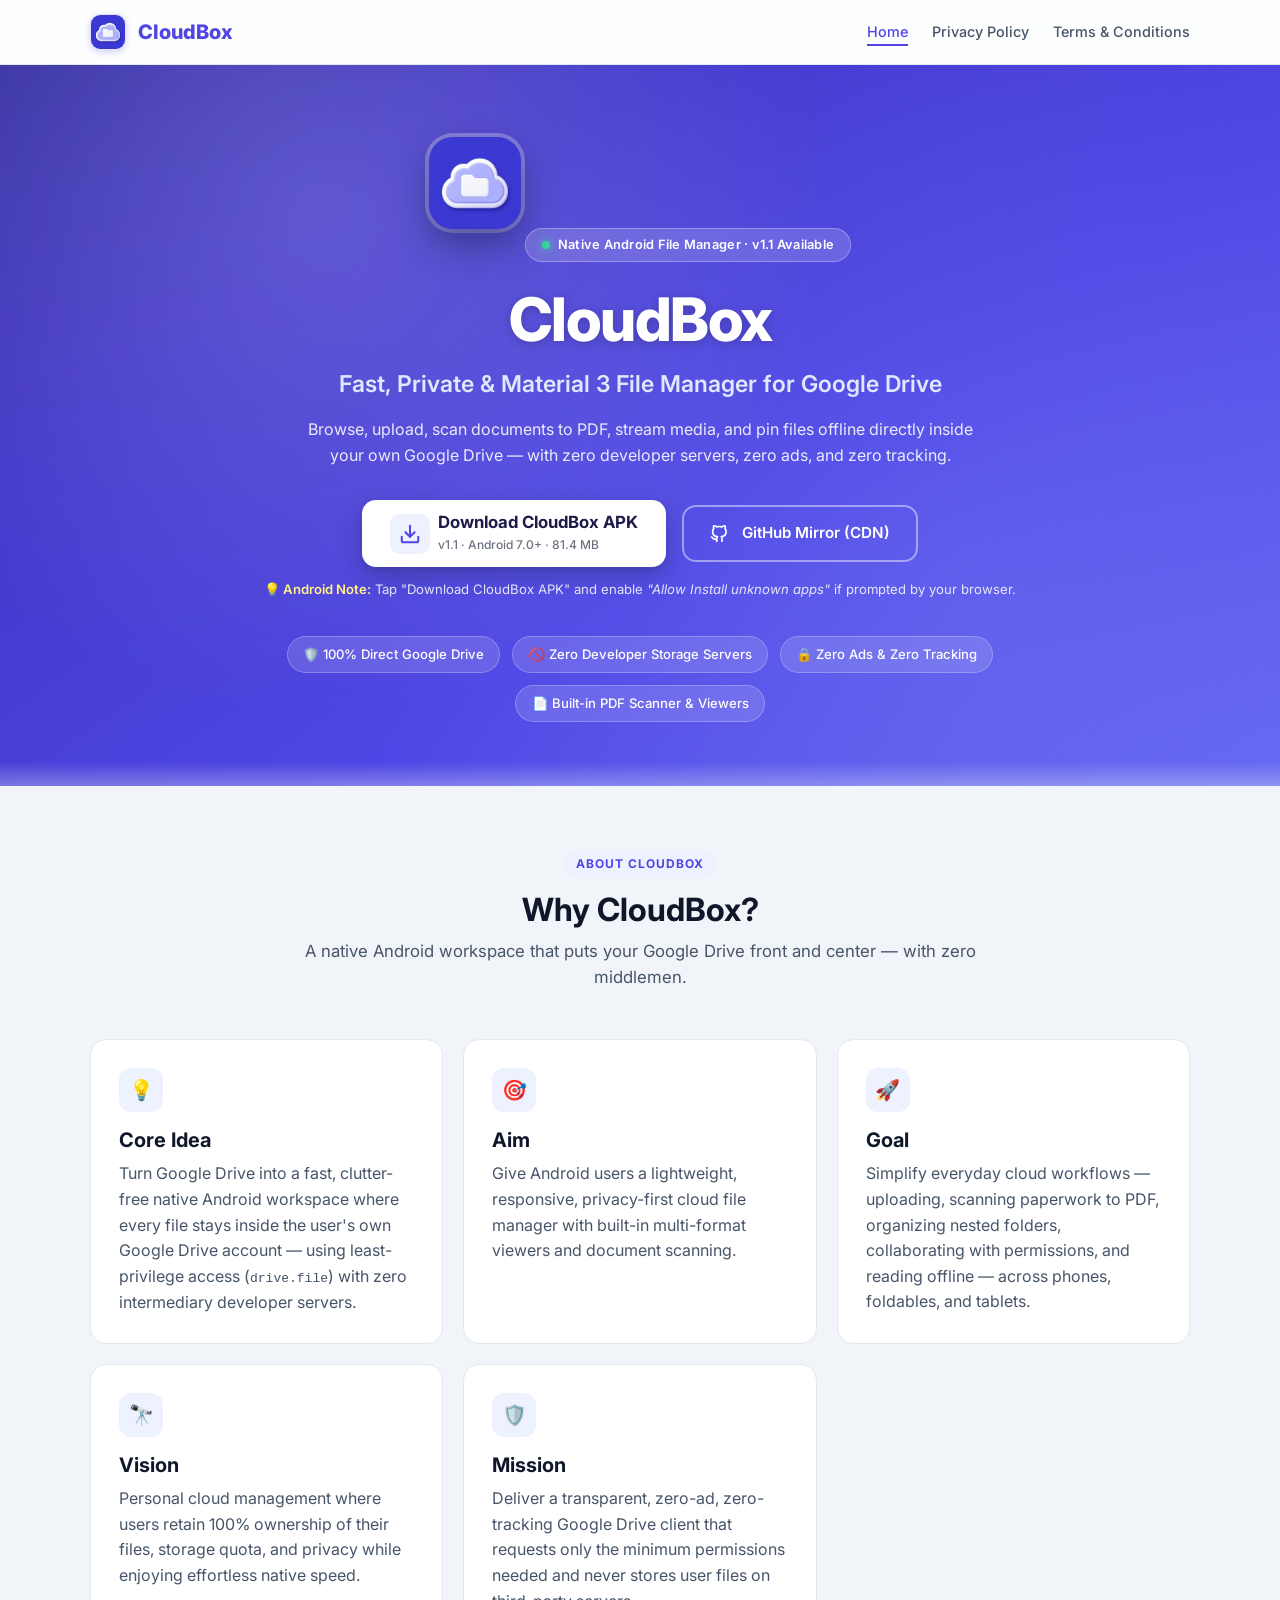
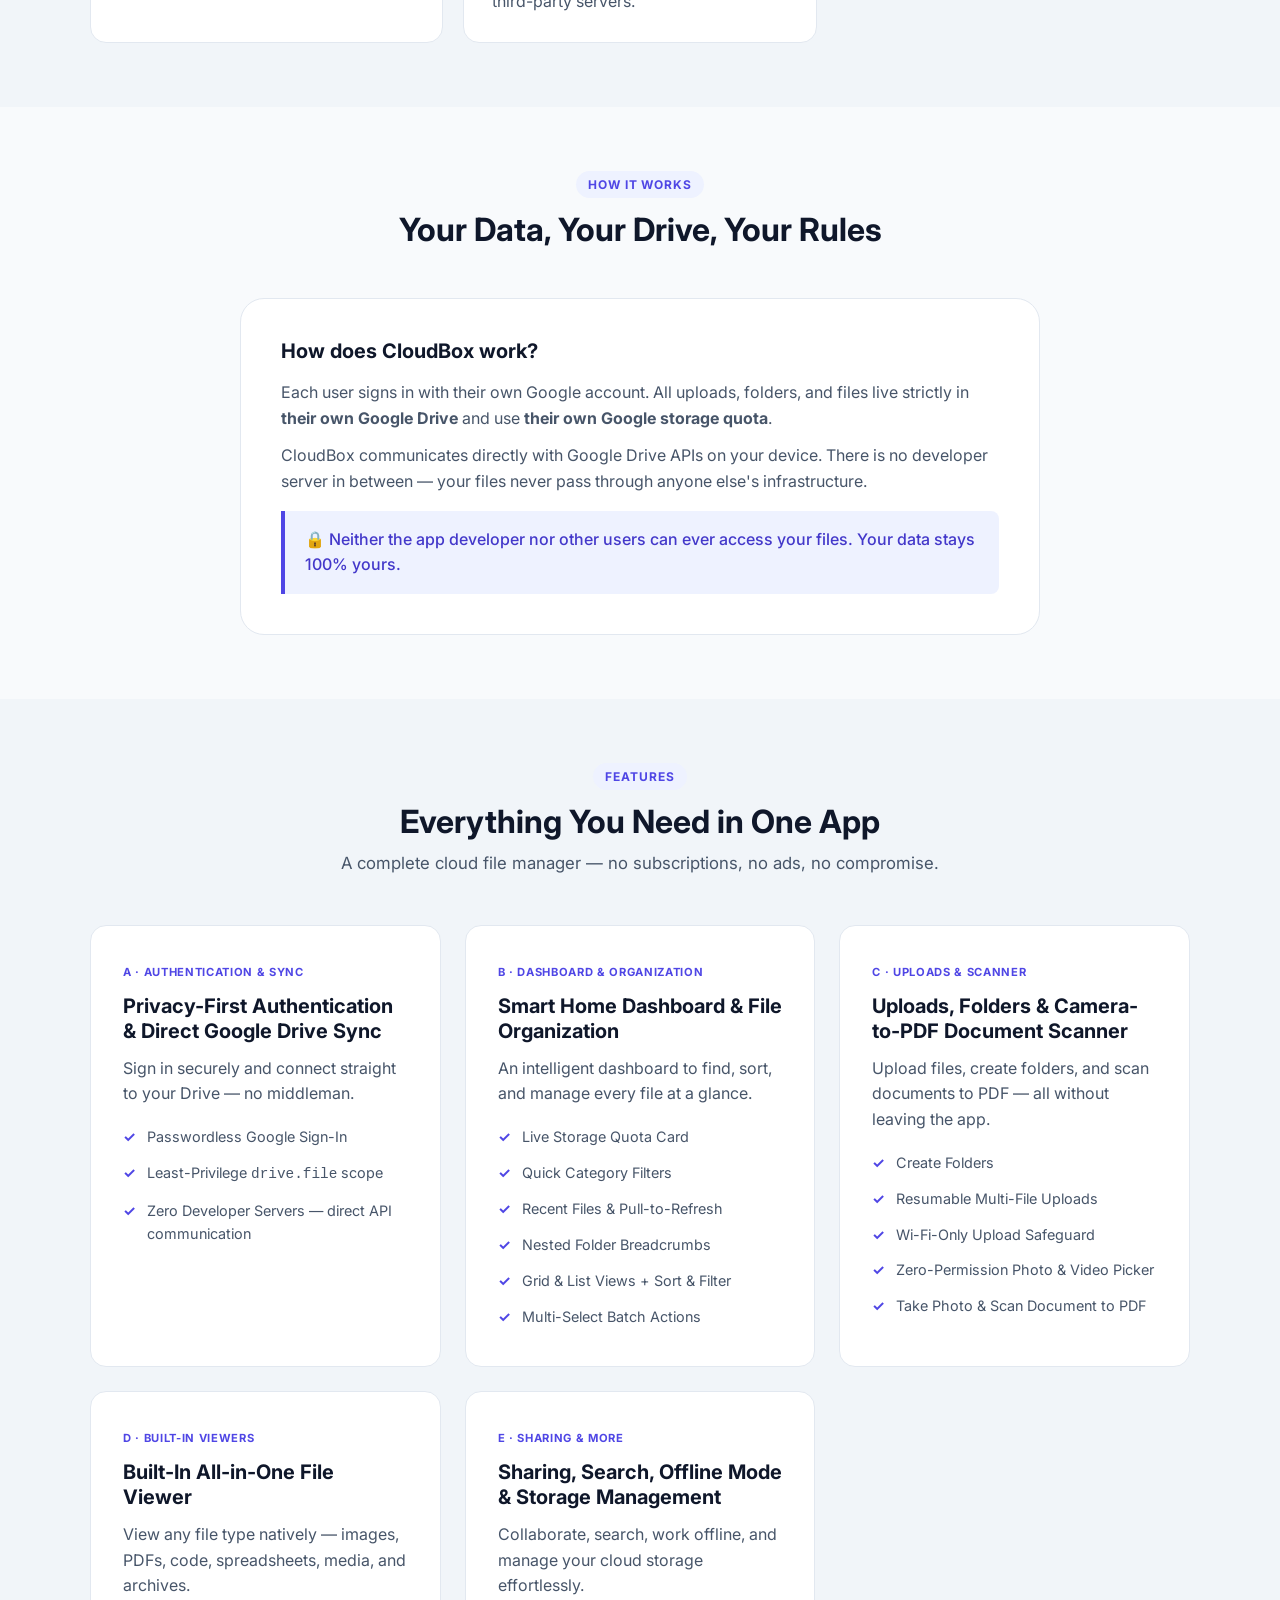
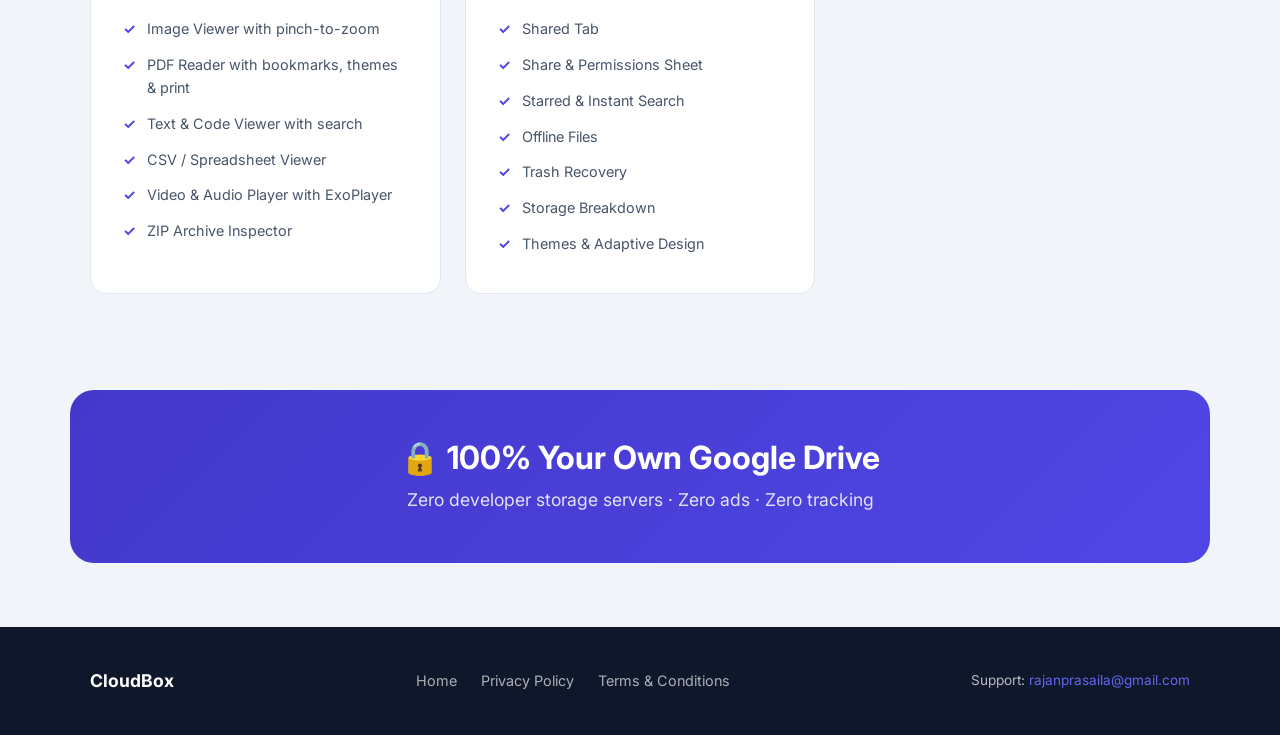
==== commit a68f025e: "Ship CloudBox 1.1 file viewers and Android download" ====
--- a/website/index.html
+++ b/website/index.html
@@ -41,7 +41,7 @@
       <!-- Release / Category Badge -->
       <div class="hero-pill">
         <span class="pill-dot"></span>
-        <span>Native Android File Manager · v1.0 Available</span>
+        <span>Native Android File Manager · v1.1 Available</span>
       </div>
 
       <!-- Main App Title & Narrative -->
@@ -51,16 +51,16 @@
 
       <!-- Action Buttons -->
       <div class="hero-cta-group">
-        <a href="./downloads/CloudBox-v1.0.apk" class="btn btn-hero-download" id="primaryDownloadBtn" download="CloudBox-v1.0.apk">
+        <a href="./downloads/CloudBox-v1.1.apk" class="btn btn-hero-download" id="primaryDownloadBtn" download="CloudBox-v1.1.apk">
           <span class="btn-icon">
             <svg width="22" height="22" viewBox="0 0 24 24" fill="none" stroke="currentColor" stroke-width="2.2" stroke-linecap="round" stroke-linejoin="round"><path d="M21 15v4a2 2 0 0 1-2 2H5a2 2 0 0 1-2-2v-4"></path><polyline points="7 10 12 15 17 10"></polyline><line x1="12" y1="15" x2="12" y2="3"></line></svg>
           </span>
           <span class="btn-copy">
             <span class="btn-main">Download CloudBox APK</span>
-            <span class="btn-sub">v1.0 · Android 7.0+ · 34.5 MB</span>
+            <span class="btn-sub">v1.1 · Android 7.0+ · 81.4 MB</span>
           </span>
         </a>
-        <a href="https://github.com/Rajan7013/cloudbox/releases/download/v1.0/CloudBox-v1.0.apk" class="btn btn-hero-secondary" target="_blank" rel="noopener">
+        <a href="https://github.com/Rajan7013/cloudbox/raw/refs/heads/main/website/downloads/CloudBox-v1.1.apk" class="btn btn-hero-secondary" target="_blank" rel="noopener">
           <svg width="18" height="18" viewBox="0 0 24 24" fill="none" stroke="currentColor" stroke-width="2.2" stroke-linecap="round" stroke-linejoin="round" style="margin-right: 6px;"><path d="M9 19c-5 1.5-5-2.5-7-3m14 6v-3.87a3.37 3.37 0 0 0-.94-2.61c3.14-.35 6.44-1.54 6.44-7A5.44 5.44 0 0 0 20 4.77 5.07 5.07 0 0 0 19.91 1S18.73.65 16 2.48a13.38 13.38 0 0 0-7 0C6.27.65 5.09 1 5.09 1A5.07 5.07 0 0 0 5 4.77a5.44 5.44 0 0 0-1.5 3.78c0 5.42 3.3 6.61 6.44 7A3.37 3.37 0 0 0 9 18.13V22"></path></svg>
           GitHub Mirror (CDN)
         </a>
@@ -286,7 +286,7 @@
     const primaryBtn = document.getElementById('primaryDownloadBtn');
     if (primaryBtn && window.location.protocol === 'file:') {
       primaryBtn.addEventListener('click', (e) => {
-        alert("You are opening this website directly via file://. Browser security restricts downloading files over file:// URLs.\n\nTo download:\n1. Double-click 'run_website.bat' in the project folder to open via http://localhost:8000, OR\n2. Open the file directly from: website/downloads/CloudBox-v1.0.apk");
+        alert("You are opening this website directly via file://. Browser security restricts downloading files over file:// URLs.\n\nTo download:\n1. Double-click 'run_website.bat' in the project folder to open via http://localhost:8000, OR\n2. Open the file directly from: website/downloads/CloudBox-v1.1.apk");
       });
     }
   </script>
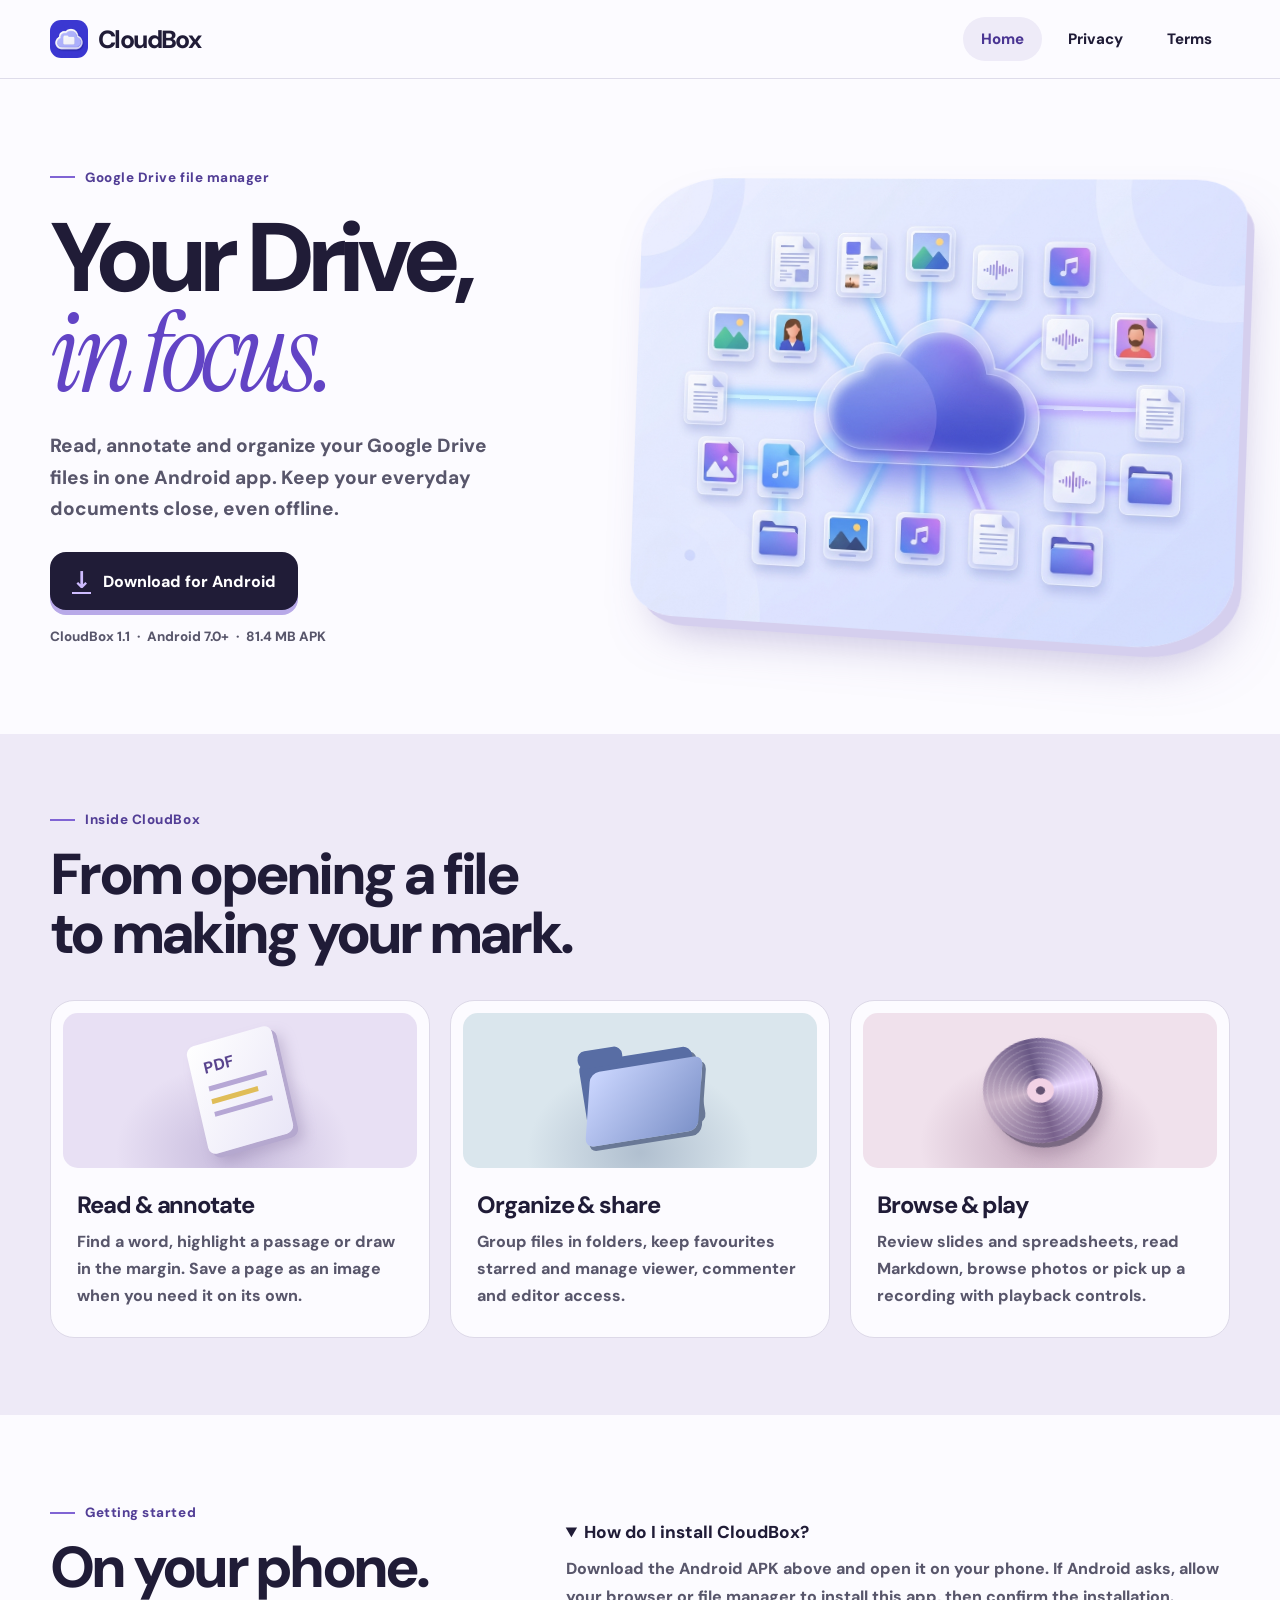
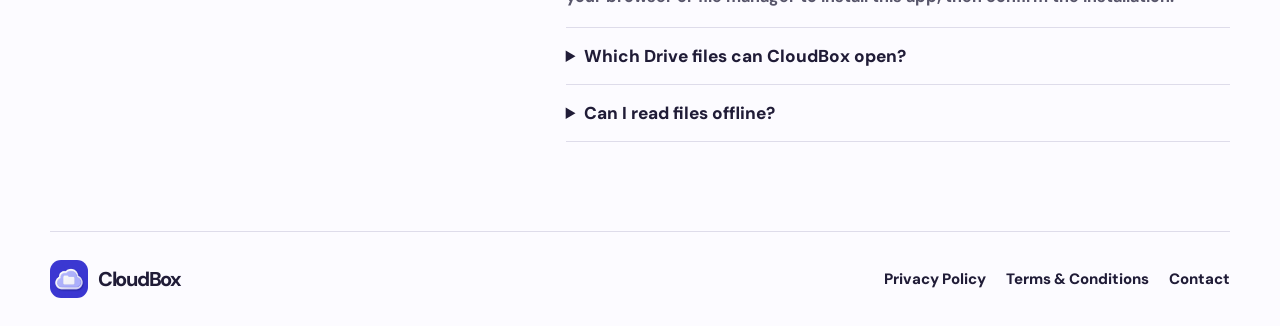
==== commit 2c40e67d: "Redesign CloudBox download and verification pages" ====
--- a/website/index.html
+++ b/website/index.html
@@ -1,295 +1,20 @@
-<!DOCTYPE html>
-<html lang="en">
-<head>
-  <meta charset="UTF-8">
-  <meta name="viewport" content="width=device-width, initial-scale=1.0">
-  <title>CloudBox — Your Fast, Private File Manager for Google Drive</title>
-  <meta name="description" content="CloudBox is a native Android file manager built with Material 3 that connects directly to your Google Drive. Zero ads, zero tracking, 100% your own storage.">
-  <link rel="preconnect" href="https://fonts.googleapis.com">
-  <link rel="preconnect" href="https://fonts.gstatic.com" crossorigin>
-  <link href="https://fonts.googleapis.com/css2?family=Inter:wght@400;500;600;700;800&display=swap" rel="stylesheet">
-  <link rel="stylesheet" href="./styles.css">
-</head>
-<body>
-
-  <!-- ===== Navbar ===== -->
-  <nav class="navbar" role="navigation" aria-label="Main navigation">
-    <div class="container">
-      <a href="./index.html" class="navbar-brand">
-        <img src="./assets/cloudbox_icon.jpg" alt="CloudBox Logo" class="brand-logo-img">
-        <span>CloudBox</span>
-      </a>
-      <button class="nav-toggle" aria-label="Toggle navigation menu" type="button">
-        <span></span><span></span><span></span>
-      </button>
-      <ul class="nav-links">
-        <li><a href="./index.html" class="active">Home</a></li>
-        <li><a href="./privacy.html">Privacy Policy</a></li>
-        <li><a href="./terms.html">Terms &amp; Conditions</a></li>
-      </ul>
-    </div>
-  </nav>
-
-  <!-- ===== Hero ===== -->
-  <header class="hero">
-    <div class="container">
-      <!-- App Icon Visual Anchor -->
-      <div class="hero-icon-wrapper">
-        <img src="./assets/cloudbox_icon.jpg" alt="CloudBox App Icon" class="hero-app-icon">
-      </div>
-
-      <!-- Release / Category Badge -->
-      <div class="hero-pill">
-        <span class="pill-dot"></span>
-        <span>Native Android File Manager · v1.1 Available</span>
-      </div>
-
-      <!-- Main App Title & Narrative -->
-      <h1 class="hero-title">CloudBox</h1>
-      <p class="hero-tagline">Fast, Private &amp; Material 3 File Manager for Google Drive</p>
-      <p class="hero-description">Browse, upload, scan documents to PDF, stream media, and pin files offline directly inside your own Google Drive — with zero developer servers, zero ads, and zero tracking.</p>
-
-      <!-- Action Buttons -->
-      <div class="hero-cta-group">
-        <a href="./downloads/CloudBox-v1.1.apk" class="btn btn-hero-download" id="primaryDownloadBtn" download="CloudBox-v1.1.apk">
-          <span class="btn-icon">
-            <svg width="22" height="22" viewBox="0 0 24 24" fill="none" stroke="currentColor" stroke-width="2.2" stroke-linecap="round" stroke-linejoin="round"><path d="M21 15v4a2 2 0 0 1-2 2H5a2 2 0 0 1-2-2v-4"></path><polyline points="7 10 12 15 17 10"></polyline><line x1="12" y1="15" x2="12" y2="3"></line></svg>
-          </span>
-          <span class="btn-copy">
-            <span class="btn-main">Download CloudBox APK</span>
-            <span class="btn-sub">v1.1 · Android 7.0+ · 81.4 MB</span>
-          </span>
-        </a>
-        <a href="https://github.com/Rajan7013/cloudbox/raw/refs/heads/main/website/downloads/CloudBox-v1.1.apk" class="btn btn-hero-secondary" target="_blank" rel="noopener">
-          <svg width="18" height="18" viewBox="0 0 24 24" fill="none" stroke="currentColor" stroke-width="2.2" stroke-linecap="round" stroke-linejoin="round" style="margin-right: 6px;"><path d="M9 19c-5 1.5-5-2.5-7-3m14 6v-3.87a3.37 3.37 0 0 0-.94-2.61c3.14-.35 6.44-1.54 6.44-7A5.44 5.44 0 0 0 20 4.77 5.07 5.07 0 0 0 19.91 1S18.73.65 16 2.48a13.38 13.38 0 0 0-7 0C6.27.65 5.09 1 5.09 1A5.07 5.07 0 0 0 5 4.77a5.44 5.44 0 0 0-1.5 3.78c0 5.42 3.3 6.61 6.44 7A3.37 3.37 0 0 0 9 18.13V22"></path></svg>
-          GitHub Mirror (CDN)
-        </a>
-      </div>
-
-      <!-- Installation Hint -->
-      <p class="hero-install-notice">
-        <span>💡 Android Note:</span> Tap "Download CloudBox APK" and enable <em>"Allow Install unknown apps"</em> if prompted by your browser.
-      </p>
-
-      <!-- Trust Badges -->
-      <div class="hero-highlights">
-        <div class="highlight-chip">
-          <span>🛡️ 100% Direct Google Drive</span>
-        </div>
-        <div class="highlight-chip">
-          <span>🚫 Zero Developer Storage Servers</span>
-        </div>
-        <div class="highlight-chip">
-          <span>🔒 Zero Ads &amp; Zero Tracking</span>
-        </div>
-        <div class="highlight-chip">
-          <span>📄 Built-in PDF Scanner &amp; Viewers</span>
-        </div>
-      </div>
-    </div>
-  </header>
-
-  <!-- ===== About Section ===== -->
-  <section id="about">
-    <div class="container">
-      <div class="section-header">
-        <span class="section-label">About CloudBox</span>
-        <h2>Why CloudBox?</h2>
-        <p>A native Android workspace that puts your Google Drive front and center — with zero middlemen.</p>
-      </div>
-      <div class="about-grid">
-        <!-- Core Idea -->
-        <div class="about-card">
-          <div class="card-icon">💡</div>
-          <h3>Core Idea</h3>
-          <p>Turn Google Drive into a fast, clutter-free native Android workspace where every file stays inside the user's own Google Drive account — using least-privilege access (<code>drive.file</code>) with zero intermediary developer servers.</p>
-        </div>
-        <!-- Aim -->
-        <div class="about-card">
-          <div class="card-icon">🎯</div>
-          <h3>Aim</h3>
-          <p>Give Android users a lightweight, responsive, privacy-first cloud file manager with built-in multi-format viewers and document scanning.</p>
-        </div>
-        <!-- Goal -->
-        <div class="about-card">
-          <div class="card-icon">🚀</div>
-          <h3>Goal</h3>
-          <p>Simplify everyday cloud workflows — uploading, scanning paperwork to PDF, organizing nested folders, collaborating with permissions, and reading offline — across phones, foldables, and tablets.</p>
-        </div>
-        <!-- Vision -->
-        <div class="about-card">
-          <div class="card-icon">🔭</div>
-          <h3>Vision</h3>
-          <p>Personal cloud management where users retain 100% ownership of their files, storage quota, and privacy while enjoying effortless native speed.</p>
-        </div>
-        <!-- Mission -->
-        <div class="about-card">
-          <div class="card-icon">🛡️</div>
-          <h3>Mission</h3>
-          <p>Deliver a transparent, zero-ad, zero-tracking Google Drive client that requests only the minimum permissions needed and never stores user files on third-party servers.</p>
-        </div>
-      </div>
-    </div>
-  </section>
-
-  <!-- ===== How It Works / FAQ ===== -->
-  <section id="how-it-works" style="background: var(--surface-variant);">
-    <div class="container">
-      <div class="section-header">
-        <span class="section-label">How It Works</span>
-        <h2>Your Data, Your Drive, Your Rules</h2>
-      </div>
-      <div class="how-it-works">
-        <h3>How does CloudBox work?</h3>
-        <p>Each user signs in with their own Google account. All uploads, folders, and files live strictly in <strong>their own Google Drive</strong> and use <strong>their own Google storage quota</strong>.</p>
-        <p>CloudBox communicates directly with Google Drive APIs on your device. There is no developer server in between — your files never pass through anyone else's infrastructure.</p>
-        <div class="highlight-box">
-          🔒 Neither the app developer nor other users can ever access your files. Your data stays 100% yours.
-        </div>
-      </div>
-    </div>
-  </section>
-
-  <!-- ===== Feature Showcase ===== -->
-  <section id="features">
-    <div class="container">
-      <div class="section-header">
-        <span class="section-label">Features</span>
-        <h2>Everything You Need in One App</h2>
-        <p>A complete cloud file manager — no subscriptions, no ads, no compromise.</p>
-      </div>
-      <div class="features-grid">
-
-        <!-- A. Privacy-First Auth -->
-        <div class="feature-card">
-          <span class="card-label">A · Authentication &amp; Sync</span>
-          <h3>Privacy-First Authentication &amp; Direct Google Drive Sync</h3>
-          <p>Sign in securely and connect straight to your Drive — no middleman.</p>
-          <ul class="feature-list">
-            <li>Passwordless Google Sign-In</li>
-            <li>Least-Privilege <code>drive.file</code> scope</li>
-            <li>Zero Developer Servers — direct API communication</li>
-          </ul>
-        </div>
-
-        <!-- B. Home Dashboard -->
-        <div class="feature-card">
-          <span class="card-label">B · Dashboard &amp; Organization</span>
-          <h3>Smart Home Dashboard &amp; File Organization</h3>
-          <p>An intelligent dashboard to find, sort, and manage every file at a glance.</p>
-          <ul class="feature-list">
-            <li>Live Storage Quota Card</li>
-            <li>Quick Category Filters</li>
-            <li>Recent Files &amp; Pull-to-Refresh</li>
-            <li>Nested Folder Breadcrumbs</li>
-            <li>Grid &amp; List Views + Sort &amp; Filter</li>
-            <li>Multi-Select Batch Actions</li>
-          </ul>
-        </div>
-
-        <!-- C. Uploads & Scanner -->
-        <div class="feature-card">
-          <span class="card-label">C · Uploads &amp; Scanner</span>
-          <h3>Uploads, Folders &amp; Camera-to-PDF Document Scanner</h3>
-          <p>Upload files, create folders, and scan documents to PDF — all without leaving the app.</p>
-          <ul class="feature-list">
-            <li>Create Folders</li>
-            <li>Resumable Multi-File Uploads</li>
-            <li>Wi-Fi-Only Upload Safeguard</li>
-            <li>Zero-Permission Photo &amp; Video Picker</li>
-            <li>Take Photo &amp; Scan Document to PDF</li>
-          </ul>
-        </div>
-
-        <!-- D. File Viewer -->
-        <div class="feature-card">
-          <span class="card-label">D · Built-In Viewers</span>
-          <h3>Built-In All-in-One File Viewer</h3>
-          <p>View any file type natively — images, PDFs, code, spreadsheets, media, and archives.</p>
-          <ul class="feature-list">
-            <li>Image Viewer with pinch-to-zoom</li>
-            <li>PDF Reader with bookmarks, themes &amp; print</li>
-            <li>Text &amp; Code Viewer with search</li>
-            <li>CSV / Spreadsheet Viewer</li>
-            <li>Video &amp; Audio Player with ExoPlayer</li>
-            <li>ZIP Archive Inspector</li>
-          </ul>
-        </div>
-
-        <!-- E. Sharing & More -->
-        <div class="feature-card">
-          <span class="card-label">E · Sharing &amp; More</span>
-          <h3>Sharing, Search, Offline Mode &amp; Storage Management</h3>
-          <p>Collaborate, search, work offline, and manage your cloud storage effortlessly.</p>
-          <ul class="feature-list">
-            <li>Shared Tab</li>
-            <li>Share &amp; Permissions Sheet</li>
-            <li>Starred &amp; Instant Search</li>
-            <li>Offline Files</li>
-            <li>Trash Recovery</li>
-            <li>Storage Breakdown</li>
-            <li>Themes &amp; Adaptive Design</li>
-          </ul>
-        </div>
-
-      </div>
-    </div>
-  </section>
-
-  <!-- ===== Trust Banner ===== -->
-  <section style="padding: 2rem 0 4rem;">
-    <div class="trust-banner">
-      <h2>🔒 100% Your Own Google Drive</h2>
-      <p>Zero developer storage servers · Zero ads · Zero tracking</p>
-    </div>
-  </section>
-
-  <!-- ===== Footer ===== -->
-  <footer class="footer">
-    <div class="container">
-      <div class="footer-inner">
-        <span class="footer-brand">CloudBox</span>
-        <ul class="footer-links">
-          <li><a href="./index.html">Home</a></li>
-          <li><a href="./privacy.html">Privacy Policy</a></li>
-          <li><a href="./terms.html">Terms &amp; Conditions</a></li>
-        </ul>
-        <span class="footer-contact">Support: <a href="mailto:rajanprasaila@gmail.com">rajanprasaila@gmail.com</a></span>
-      </div>
-    </div>
-  </footer>
-
-  <script>
-    const navToggle = document.querySelector('.nav-toggle');
-    const navLinks = document.querySelector('.nav-links');
-    if (navToggle && navLinks) {
-      navToggle.addEventListener('click', (e) => {
-        e.stopPropagation();
-        navToggle.classList.toggle('active');
-        navLinks.classList.toggle('open');
-      });
-      document.querySelectorAll('.nav-links a').forEach(link => {
-        link.addEventListener('click', () => {
-          navToggle.classList.remove('active');
-          navLinks.classList.remove('open');
-        });
-      });
-      document.addEventListener('click', (e) => {
-        if (!navLinks.contains(e.target) && !navToggle.contains(e.target)) {
-          navToggle.classList.remove('active');
-          navLinks.classList.remove('open');
-        }
-      });
-    }
-
-    // Detect if page was opened via local file:// protocol
-    const primaryBtn = document.getElementById('primaryDownloadBtn');
-    if (primaryBtn && window.location.protocol === 'file:') {
-      primaryBtn.addEventListener('click', (e) => {
-        alert("You are opening this website directly via file://. Browser security restricts downloading files over file:// URLs.\n\nTo download:\n1. Double-click 'run_website.bat' in the project folder to open via http://localhost:8000, OR\n2. Open the file directly from: website/downloads/CloudBox-v1.1.apk");
-      });
-    }
-  </script>
-
-</body>
-</html>
+<!doctype html>
+<html lang="en"><head><meta charset="utf-8"><meta name="viewport" content="width=device-width,initial-scale=1">
+<title>CloudBox — Google Drive file manager for Android</title><meta name="description" content="Download CloudBox for Android to organize Drive files, annotate PDFs and read offline.">
+<link rel="icon" href="./assets/cloudbox_icon.jpg"><link rel="stylesheet" href="./styles.css"></head>
+<body><a class="skip" href="#main">Skip to content</a><header class="top"><div class="wrap mast"><a class="brand" href="./index.html"><img width="38" height="38" src="./assets/cloudbox_icon.jpg" alt="">CloudBox</a><nav aria-label="Main navigation"><a href="./index.html" aria-current="page">Home</a><a href="./privacy.html">Privacy</a><a href="./terms.html">Terms</a></nav></div></header>
+<main id="main">
+<section class="hero wrap" id="about"><div class="intro"><p class="eyebrow"><i></i> Google Drive file manager</p>
+<h1>Your Drive,<br><em>in focus.</em></h1>
+<p class="lede">Read, annotate and organize your Google Drive files in one Android app. Keep your everyday documents close, even offline.</p>
+<a class="download" href="./downloads/CloudBox-v1.1.apk" download="CloudBox-v1.1.apk" id="primaryDownloadBtn"><span class="down" aria-hidden="true">↓</span> Download for Android</a><p class="release">CloudBox 1.1 <b>·</b> Android 7.0+ <b>·</b> 81.4 MB APK</p></div>
+<figure class="art"><img src="./assets/cloudbox_onboarding.jpg" width="1200" height="896" fetchpriority="high" alt="A sculpted violet cloud connected to document, photo and media tiles"></figure></section>
+<section id="features" class="features"><div class="wrap"><p class="eyebrow"><i></i> Inside CloudBox</p><h2>From opening a file<br>to making your mark.</h2>
+<div class="cards"><article class="card paper"><div class="scene" aria-hidden="true"><div class="sheet"><span>PDF</span><i></i><i></i><i></i></div></div>
+<h3>Read &amp; annotate</h3><p>Find a word, highlight a passage or draw in the margin. Save a page as an image when you need it on its own.</p></article>
+<article class="card folder"><div class="scene" aria-hidden="true"><div class="folderback"></div><div class="folderfront"></div></div><h3>Organize &amp; share</h3><p>Group files in folders, keep favourites starred and manage viewer, commenter and editor access.</p></article>
+<article class="card media"><div class="scene" aria-hidden="true"><div class="platter"></div></div><h3>Browse &amp; play</h3><p>Review slides and spreadsheets, read Markdown, browse photos or pick up a recording with playback controls.</p></article></div></div></section>
+<section class="wrap guide" id="how-it-works"><div><p class="eyebrow"><i></i> Getting started</p><h2>On your phone.</h2></div><div class="faqs">
+<details open><summary>How do I install CloudBox?</summary><p>Download the Android APK above and open it on your phone. If Android asks, allow your browser or file manager to install this app, then confirm the installation.</p></details>
+<details><summary>Which Drive files can CloudBox open?</summary><p>Sign in with Google and grant file access. CloudBox uses the drive.file permission for items you create or explicitly share with the app. <a href="./privacy.html">Read the privacy policy</a>.</p></details>
+<details><summary>Can I read files offline?</summary><p>Choose “Make available offline” on a supported file while connected. Its saved copy is available on that device when your connection drops.</p></details></div></section></main><footer><div class="wrap foot"><a class="brand" href="./index.html"><img width="38" height="38" src="./assets/cloudbox_icon.jpg" alt="">CloudBox</a><div><a href="./privacy.html">Privacy Policy</a><a href="./terms.html">Terms &amp; Conditions</a><a href="mailto:rajanprasaila@gmail.com">Contact</a></div></div></footer></body></html>
--- a/website/styles.css
+++ b/website/styles.css
@@ -1,653 +1,12 @@
-/* ===== CloudBox Website — styles.css ===== */
-/* Design tokens — Indigo primary / Slate neutrals / Material 3 feel */
-
-:root {
-  --primary: #4F46E5;
-  --primary-light: #6366F1;
-  --primary-dark: #4338CA;
-  --primary-surface: #EEF2FF;
-  --on-primary: #FFFFFF;
-  --surface: #FFFFFF;
-  --surface-variant: #F8FAFC;
-  --background: #F1F5F9;
-  --on-background: #0F172A;
-  --on-surface: #1E293B;
-  --on-surface-variant: #475569;
-  --outline: #CBD5E1;
-  --outline-variant: #E2E8F0;
-  --error: #DC2626;
-  --radius-sm: 8px;
-  --radius-md: 12px;
-  --radius-lg: 16px;
-  --radius-xl: 24px;
-  --shadow-sm: 0 1px 3px rgba(15,23,42,.08), 0 1px 2px rgba(15,23,42,.04);
-  --shadow-md: 0 4px 6px rgba(15,23,42,.07), 0 2px 4px rgba(15,23,42,.04);
-  --shadow-lg: 0 10px 25px rgba(15,23,42,.1), 0 4px 10px rgba(15,23,42,.04);
-  --max-width: 1140px;
-  --transition: .2s cubic-bezier(.4,0,.2,1);
-}
-
-/* ===== Reset & Base ===== */
-*, *::before, *::after { box-sizing: border-box; margin: 0; padding: 0; }
-html {
-  scroll-behavior: smooth;
-  -webkit-text-size-adjust: 100%;
-  overflow-x: hidden;
-  width: 100%;
-}
-body {
-  font-family: 'Inter', 'Segoe UI', system-ui, -apple-system, sans-serif;
-  color: var(--on-surface);
-  background: var(--background);
-  line-height: 1.6;
-  -webkit-font-smoothing: antialiased;
-  overflow-x: hidden;
-  width: 100%;
-  position: relative;
-}
-a { color: var(--primary); text-decoration: none; transition: color var(--transition); }
-a:hover { color: var(--primary-dark); }
-img { max-width: 100%; display: block; }
-
-/* ===== Typography ===== */
-h1, h2, h3, h4 { font-weight: 700; color: var(--on-background); line-height: 1.25; }
-h1 { font-size: clamp(2rem, 5vw, 3rem); }
-h2 { font-size: clamp(1.5rem, 3.5vw, 2rem); }
-h3 { font-size: 1.25rem; }
-p { color: var(--on-surface-variant); }
-
-/* ===== Layout ===== */
-.container { width: 100%; max-width: var(--max-width); margin: 0 auto; padding: 0 1.25rem; }
-section { padding: 4rem 0; }
-
-/* ===== Navigation ===== */
-.navbar {
-  position: sticky; top: 0; z-index: 100;
-  background: rgba(255,255,255,.85);
-  backdrop-filter: blur(12px); -webkit-backdrop-filter: blur(12px);
-  border-bottom: 1px solid var(--outline-variant);
-}
-.navbar .container {
-  display: flex; align-items: center; justify-content: space-between;
-  height: 64px;
-}
-.navbar-brand {
-  display: flex; align-items: center; gap: .75rem;
-  font-size: 1.25rem; font-weight: 800; color: var(--primary);
-}
-.brand-logo-img {
-  width: 36px; height: 36px;
-  border-radius: 10px;
-  object-fit: cover;
-  box-shadow: 0 2px 6px rgba(79, 70, 229, 0.25);
-  border: 1px solid rgba(79, 70, 229, 0.15);
-}
-.navbar-brand .brand-icon {
-  width: 32px; height: 32px; border-radius: var(--radius-sm);
-  background: var(--primary);
-  display: flex; align-items: center; justify-content: center;
-  color: #fff; font-size: .875rem; font-weight: 700;
-}
-.nav-links { display: flex; gap: 1.5rem; list-style: none; }
-.nav-links a {
-  font-size: .9rem; font-weight: 500; color: var(--on-surface-variant);
-  padding: .25rem 0; position: relative;
-}
-.nav-links a::after {
-  content: ''; position: absolute; bottom: -2px; left: 0;
-  width: 0; height: 2px; background: var(--primary);
-  transition: width var(--transition);
-}
-.nav-links a:hover, .nav-links a.active { color: var(--primary); }
-.nav-links a:hover::after, .nav-links a.active::after { width: 100%; }
-
-/* Mobile nav toggle */
-.nav-toggle {
-  display: none; background: none; border: none; cursor: pointer; padding: .6rem;
-  border-radius: var(--radius-sm);
-  transition: background var(--transition);
-}
-.nav-toggle:active { background: var(--primary-surface); }
-.nav-toggle span {
-  display: block; width: 22px; height: 2px; background: var(--on-surface);
-  margin: 5px 0; transition: transform var(--transition), opacity var(--transition);
-  border-radius: 2px;
-}
-.nav-toggle.active span:nth-child(1) { transform: translateY(7px) rotate(45deg); }
-.nav-toggle.active span:nth-child(2) { opacity: 0; }
-.nav-toggle.active span:nth-child(3) { transform: translateY(-7px) rotate(-45deg); }
-
-@media (max-width: 768px) {
-  .nav-toggle { display: block; }
-  .nav-links {
-    display: none; flex-direction: column; gap: 0;
-    position: absolute; top: 64px; left: 0; right: 0;
-    background: rgba(255, 255, 255, 0.98);
-    backdrop-filter: blur(16px); -webkit-backdrop-filter: blur(16px);
-    border-bottom: 1px solid var(--outline-variant);
-    box-shadow: 0 12px 28px rgba(15, 23, 42, 0.12);
-    padding: .5rem 1rem 1rem;
-    z-index: 99;
-  }
-  .nav-links.open { display: flex; animation: slideDown 0.22s ease-out; }
-  .nav-links li { width: 100%; }
-  .nav-links li a {
-    display: block; padding: .85rem 1rem;
-    font-size: .95rem; font-weight: 600;
-    border-radius: var(--radius-md);
-    color: var(--on-surface);
-    transition: all var(--transition);
-  }
-  .nav-links li a:active, .nav-links li a:hover {
-    background: var(--primary-surface);
-    color: var(--primary);
-  }
-  .nav-links li a.active {
-    background: var(--primary-surface);
-    color: var(--primary);
-  }
-  .nav-links a::after { display: none; }
-}
-@keyframes slideDown {
-  from { opacity: 0; transform: translateY(-8px); }
-  to { opacity: 1; transform: translateY(0); }
-}
-
-/* ===== Hero Section ===== */
-.hero {
-  background: linear-gradient(145deg, #3730A3 0%, #4338CA 25%, #4F46E5 60%, #6366F1 100%);
-  color: #fff; text-align: center;
-  padding: 4.5rem 0 4rem;
-  position: relative; overflow: hidden;
-}
-.hero::before {
-  content: ''; position: absolute; inset: 0;
-  background: radial-gradient(circle at 25% 20%, rgba(255,255,255,.16) 0%, transparent 45%),
-              radial-gradient(circle at 75% 75%, rgba(129,140,248,.25) 0%, transparent 55%);
-  pointer-events: none;
-}
-.hero::after {
-  content: ''; position: absolute; bottom: 0; left: 0; right: 0;
-  height: 24px;
-  background: linear-gradient(to top, rgba(241,245,249,0.3), transparent);
-  pointer-events: none;
-}
-.hero .container {
-  position: relative; z-index: 2;
-  max-width: 860px;
-}
-
-.hero-icon-wrapper {
-  margin: 0 auto 1.25rem;
-  display: inline-block;
-  position: relative;
-}
-.hero-app-icon {
-  width: 92px; height: 92px;
-  border-radius: 24px;
-  object-fit: cover;
-  box-shadow: 0 16px 36px rgba(15, 23, 42, 0.4), 0 0 0 4px rgba(255, 255, 255, 0.28);
-  animation: heroFloat 3.5s ease-in-out infinite alternate;
-}
-@keyframes heroFloat {
-  0% { transform: translateY(0); }
-  100% { transform: translateY(-7px); }
-}
-
-.hero-pill {
-  display: inline-flex; align-items: center; gap: .5rem;
-  background: rgba(255, 255, 255, 0.16);
-  border: 1px solid rgba(255, 255, 255, 0.3);
-  backdrop-filter: blur(10px);
-  padding: .35rem 1rem; border-radius: 100px;
-  font-size: .8rem; font-weight: 600;
-  letter-spacing: .02em; color: #fff;
-  margin-bottom: 1.25rem;
-}
-.hero-pill .pill-dot {
-  width: 8px; height: 8px; border-radius: 50%;
-  background: #34D399;
-  box-shadow: 0 0 8px #34D399;
-}
-
-.hero-title {
-  font-size: clamp(2.5rem, 6vw, 3.75rem);
-  font-weight: 800;
-  letter-spacing: -0.025em;
-  color: #fff;
-  margin-bottom: .6rem;
-  text-shadow: 0 2px 10px rgba(15, 23, 42, 0.25);
-}
-.hero-tagline {
-  font-size: clamp(1.15rem, 2.5vw, 1.45rem);
-  font-weight: 600;
-  color: #E0E7FF;
-  margin-bottom: .75rem;
-}
-.hero-description {
-  font-size: 1rem;
-  color: rgba(255, 255, 255, 0.88);
-  max-width: 680px;
-  margin: 0 auto 2rem;
-  line-height: 1.65;
-}
-
-.hero-cta-group {
-  display: flex; flex-wrap: wrap; gap: 1rem;
-  justify-content: center; align-items: center;
-  margin-bottom: .75rem;
-}
-.btn-hero-download {
-  background: #FFFFFF !important;
-  color: var(--primary-dark) !important;
-  padding: .75rem 1.75rem !important;
-  border-radius: 14px !important;
-  display: inline-flex; align-items: center; gap: .85rem;
-  box-shadow: 0 10px 25px rgba(15, 23, 42, 0.25), 0 2px 4px rgba(15, 23, 42, 0.1);
-  transition: all var(--transition);
-  text-align: left;
-}
-.btn-hero-download:hover {
-  transform: translateY(-2px);
-  box-shadow: 0 16px 36px rgba(15, 23, 42, 0.35);
-  background: #EEF2FF !important;
-}
-.btn-hero-download .btn-icon {
-  display: flex; align-items: center; justify-content: center;
-  width: 40px; height: 40px;
-  background: var(--primary-surface);
-  color: var(--primary);
-  border-radius: 10px;
-}
-.btn-copy { display: flex; flex-direction: column; }
-.btn-main { font-size: 1.05rem; font-weight: 700; line-height: 1.2; color: #1E1B4B; }
-.btn-sub { font-size: .75rem; font-weight: 500; color: #6B7280; margin-top: 3px; }
-
-.btn-hero-secondary {
-  border: 2px solid rgba(255, 255, 255, 0.45) !important;
-  color: #fff !important;
-  padding: .9rem 1.6rem !important;
-  border-radius: 14px !important;
-  font-weight: 600; font-size: .95rem;
-  backdrop-filter: blur(8px);
-}
-.btn-hero-secondary:hover {
-  background: rgba(255, 255, 255, 0.15) !important;
-  border-color: #fff !important;
-}
-
-.hero-install-notice {
-  font-size: .82rem;
-  color: rgba(255, 255, 255, 0.85);
-  margin-top: .75rem;
-  margin-bottom: 2.25rem;
-}
-.hero-install-notice span { font-weight: 600; color: #FEF08A; }
-
-.hero-highlights {
-  display: flex; flex-wrap: wrap; gap: .75rem;
-  justify-content: center;
-  max-width: 820px; margin: 0 auto;
-}
-.highlight-chip {
-  display: inline-flex; align-items: center; gap: .5rem;
-  background: rgba(255, 255, 255, 0.14);
-  border: 1px solid rgba(255, 255, 255, 0.24);
-  padding: .45rem .95rem; border-radius: 100px;
-  font-size: .82rem; font-weight: 500;
-  color: #fff; backdrop-filter: blur(6px);
-  transition: all var(--transition);
-}
-.highlight-chip:hover {
-  background: rgba(255, 255, 255, 0.22);
-  transform: translateY(-1px);
-}
-
-/* ===== Buttons ===== */
-.btn {
-  display: inline-flex; align-items: center; gap: .5rem;
-  padding: .75rem 1.75rem;
-  border-radius: 100px; font-weight: 600; font-size: .95rem;
-  border: none; cursor: pointer;
-  transition: all var(--transition);
-  text-decoration: none;
-}
-.btn-primary {
-  background: #fff; color: var(--primary);
-  box-shadow: 0 2px 8px rgba(0,0,0,.15);
-}
-.btn-primary:hover {
-  background: var(--primary-surface); color: var(--primary-dark);
-  transform: translateY(-1px); box-shadow: var(--shadow-lg);
-}
-.btn-outline {
-  background: transparent; color: #fff;
-  border: 2px solid rgba(255,255,255,.5);
-}
-.btn-outline:hover {
-  background: rgba(255,255,255,.12); border-color: #fff; color: #fff;
-}
-
-/* ===== Section Headings ===== */
-.section-header { text-align: center; max-width: 680px; margin: 0 auto 3rem; }
-.section-header p { margin-top: .5rem; font-size: 1.05rem; }
-.section-label {
-  display: inline-block; font-size: .75rem; font-weight: 700;
-  letter-spacing: .08em; text-transform: uppercase;
-  color: var(--primary); background: var(--primary-surface);
-  padding: .25rem .75rem; border-radius: 100px; margin-bottom: .75rem;
-}
-
-/* ===== About Grid ===== */
-.about-grid {
-  display: grid;
-  grid-template-columns: repeat(auto-fit, minmax(280px, 1fr));
-  gap: 1.25rem;
-}
-.about-card {
-  background: var(--surface); border-radius: var(--radius-lg);
-  padding: 1.75rem; border: 1px solid var(--outline-variant);
-  transition: all var(--transition);
-}
-.about-card:hover {
-  border-color: var(--primary); box-shadow: var(--shadow-md);
-  transform: translateY(-2px);
-}
-.about-card .card-icon {
-  width: 44px; height: 44px; border-radius: var(--radius-md);
-  background: var(--primary-surface); color: var(--primary);
-  display: flex; align-items: center; justify-content: center;
-  font-size: 1.25rem; margin-bottom: 1rem;
-}
-.about-card h3 { margin-bottom: .5rem; }
-
-/* ===== How It Works / FAQ ===== */
-.how-it-works {
-  background: var(--surface);
-  border-radius: var(--radius-xl);
-  padding: 2.5rem;
-  border: 1px solid var(--outline-variant);
-  max-width: 800px; margin: 0 auto;
-}
-.how-it-works h3 { margin-bottom: 1rem; }
-.how-it-works p { margin-bottom: .75rem; }
-.highlight-box {
-  background: var(--primary-surface);
-  border-left: 4px solid var(--primary);
-  border-radius: 0 var(--radius-sm) var(--radius-sm) 0;
-  padding: 1rem 1.25rem; margin-top: 1rem;
-  font-weight: 500; color: var(--primary-dark);
-}
-
-/* ===== Feature Cards ===== */
-.features-grid {
-  display: grid;
-  grid-template-columns: repeat(auto-fit, minmax(340px, 1fr));
-  gap: 1.5rem;
-}
-.feature-card {
-  background: var(--surface); border-radius: var(--radius-lg);
-  padding: 2rem; border: 1px solid var(--outline-variant);
-  transition: all var(--transition);
-}
-.feature-card:hover {
-  border-color: var(--primary-light); box-shadow: var(--shadow-lg);
-  transform: translateY(-3px);
-}
-.feature-card .card-label {
-  display: inline-block; font-size: .7rem; font-weight: 700;
-  letter-spacing: .06em; text-transform: uppercase;
-  color: var(--primary); margin-bottom: .75rem;
-}
-.feature-card h3 { margin-bottom: .75rem; }
-.feature-list { list-style: none; margin-top: .75rem; }
-.feature-list li {
-  padding: .4rem 0 .4rem 1.5rem; position: relative;
-  font-size: .9rem; color: var(--on-surface-variant);
-}
-.feature-list li::before {
-  content: '✓'; position: absolute; left: 0;
-  color: var(--primary); font-weight: 700;
-}
-
-/* ===== Trust Banner ===== */
-.trust-banner {
-  background: linear-gradient(135deg, var(--primary-dark), var(--primary));
-  color: #fff; text-align: center;
-  border-radius: var(--radius-xl);
-  padding: 3rem 2rem; margin: 0 auto;
-  max-width: var(--max-width);
-}
-.trust-banner h2 { color: #fff; margin-bottom: .5rem; }
-.trust-banner p { color: rgba(255,255,255,.85); font-size: 1.1rem; }
-
-/* ===== Footer ===== */
-.footer {
-  background: var(--on-background);
-  color: rgba(255,255,255,.7);
-  padding: 2.5rem 0;
-}
-.footer-inner {
-  display: flex; flex-wrap: wrap; align-items: center;
-  justify-content: space-between; gap: 1rem;
-}
-.footer-brand { font-weight: 700; color: #fff; font-size: 1.1rem; }
-.footer-links { display: flex; gap: 1.5rem; list-style: none; flex-wrap: wrap; }
-.footer-links a { color: rgba(255,255,255,.65); font-size: .9rem; }
-.footer-links a:hover { color: #fff; }
-.footer-contact { font-size: .85rem; }
-.footer-contact a { color: var(--primary-light); }
-.footer-contact a:hover { color: #fff; }
-
-/* ===== Legal / Policy Pages & Subpage Header ===== */
-.page-header {
-  background: linear-gradient(135deg, var(--primary) 0%, var(--primary-light) 50%, #818CF8 100%);
-  color: #fff;
-  padding: 3.5rem 0 3rem;
-  position: relative;
-  overflow: hidden;
-}
-.page-header::before {
-  content: ''; position: absolute; inset: 0;
-  background: radial-gradient(circle at 30% 20%, rgba(255,255,255,.12) 0%, transparent 50%),
-              radial-gradient(circle at 70% 80%, rgba(255,255,255,.08) 0%, transparent 50%);
-}
-.page-header .container { position: relative; z-index: 1; max-width: 820px; }
-.page-header h1 { color: #fff; margin-bottom: .5rem; font-size: clamp(2rem, 4vw, 2.5rem); }
-.page-header .subtitle { color: rgba(255,255,255,.92); font-size: 1.05rem; max-width: 650px; margin-bottom: 1.25rem; }
-.page-header .badge {
-  display: inline-block; font-size: .75rem; font-weight: 700;
-  letter-spacing: .08em; text-transform: uppercase;
-  color: #fff; background: rgba(255,255,255,.2);
-  padding: .25rem .75rem; border-radius: 100px; margin-bottom: .75rem;
-  backdrop-filter: blur(8px);
-}
-.page-header .meta-row {
-  display: flex; flex-wrap: wrap; gap: 1.25rem;
-  font-size: .85rem; color: rgba(255,255,255,.9);
-}
-.page-header .meta-row span {
-  display: inline-flex; align-items: center; gap: .35rem;
-}
-
-.legal-page { background: var(--background); padding: 2.5rem 0 5rem; }
-.legal-page .container { max-width: 820px; }
-.legal-content {
-  background: var(--surface); border-radius: var(--radius-xl);
-  padding: 3rem; line-height: 1.75;
-  border: 1px solid var(--outline-variant);
-  box-shadow: var(--shadow-sm);
-}
-.legal-content .lead-intro {
-  font-size: 1.05rem; color: var(--on-surface);
-  line-height: 1.7; margin-bottom: 1.5rem;
-  padding-bottom: 1.5rem;
-  border-bottom: 1px solid var(--outline-variant);
-}
-.legal-content h2 {
-  font-size: 1.3rem; margin-top: 2.25rem; margin-bottom: .75rem;
-  padding-bottom: .5rem; border-bottom: 1px solid var(--outline-variant);
-}
-.legal-content h3 { font-size: 1.1rem; margin-top: 1.5rem; margin-bottom: .5rem; }
-.legal-content p { margin-bottom: 1rem; }
-.legal-content ul, .legal-content ol {
-  margin: .75rem 0 1rem 1.5rem; color: var(--on-surface-variant);
-}
-.legal-content li { margin-bottom: .4rem; }
-.legal-content .policy-highlight {
-  background: var(--primary-surface);
-  border: 1px solid var(--primary);
-  border-radius: var(--radius-md);
-  padding: 1.25rem; margin: 1.5rem 0;
-  font-weight: 500; color: var(--primary-dark);
-}
-.legal-content a { font-weight: 500; }
-
-/* ===== Mobile Responsive Optimization ===== */
-@media (max-width: 900px) {
-  .features-grid { grid-template-columns: repeat(auto-fit, minmax(280px, 1fr)); }
-  .about-grid { grid-template-columns: repeat(auto-fit, minmax(260px, 1fr)); }
-}
-
-@media (max-width: 640px) {
-  /* Container & Spacing */
-  .container { padding: 0 1rem; }
-  section { padding: 2.75rem 0; }
-
-  /* Navbar */
-  .navbar .container { height: 60px; }
-  .brand-logo-img { width: 32px; height: 32px; }
-  .navbar-brand { font-size: 1.15rem; gap: .5rem; }
-
-  /* Hero Section */
-  .hero { padding: 3rem 0 2.5rem; }
-  .hero-app-icon {
-    width: 76px; height: 76px;
-    border-radius: 18px;
-    box-shadow: 0 10px 24px rgba(15, 23, 42, 0.35), 0 0 0 3px rgba(255, 255, 255, 0.22);
-  }
-  .hero-pill {
-    font-size: .75rem; padding: .3rem .85rem;
-    max-width: 95%; margin-bottom: 1rem;
-  }
-  .hero-title {
-    font-size: clamp(2.1rem, 8vw, 2.75rem);
-    margin-bottom: .4rem;
-  }
-  .hero-tagline {
-    font-size: 1.05rem;
-    line-height: 1.35;
-    padding: 0 .25rem;
-  }
-  .hero-description {
-    font-size: .92rem;
-    margin-bottom: 1.5rem;
-    padding: 0 .25rem;
-  }
-
-  /* Hero Buttons Stacked on Mobile */
-  .hero-cta-group {
-    flex-direction: column;
-    width: 100%;
-    max-width: 340px;
-    margin: 0 auto .75rem;
-  }
-  .btn-hero-download {
-    width: 100% !important;
-    justify-content: center !important;
-    padding: .85rem 1.25rem !important;
-  }
-  .btn-hero-secondary {
-    width: 100% !important;
-    justify-content: center !important;
-    text-align: center !important;
-    padding: .85rem 1.25rem !important;
-  }
-  .hero-install-notice {
-    font-size: .78rem;
-    margin-bottom: 1.75rem;
-    padding: 0 .5rem;
-  }
-
-  /* Hero Chips */
-  .hero-highlights {
-    display: grid;
-    grid-template-columns: 1fr;
-    gap: .5rem;
-    width: 100%;
-    max-width: 340px;
-  }
-  .highlight-chip {
-    width: 100%;
-    justify-content: center;
-    font-size: .78rem;
-    padding: .4rem .75rem;
-  }
-
-  /* Section Headers */
-  .section-header { margin-bottom: 2rem; }
-  .section-header h2 { font-size: 1.5rem; }
-  .section-header p { font-size: .95rem; }
-
-  /* Grids */
-  .about-grid { grid-template-columns: 1fr; gap: 1rem; }
-  .about-card { padding: 1.35rem 1.15rem; }
-  .how-it-works { padding: 1.5rem 1.15rem; border-radius: var(--radius-lg); }
-
-  .features-grid { grid-template-columns: 1fr; gap: 1rem; }
-  .feature-card { padding: 1.5rem 1.15rem; }
-  .feature-list li { font-size: .88rem; }
-
-  /* Trust Banner */
-  .trust-banner {
-    padding: 2rem 1.25rem;
-    margin: 0 1rem;
-    border-radius: var(--radius-lg);
-  }
-  .trust-banner h2 { font-size: 1.35rem; }
-  .trust-banner p { font-size: .95rem; }
-
-  /* Subpage Hero */
-  .page-header { padding: 2.5rem 0 2rem; }
-  .page-header h1 { font-size: 1.85rem; }
-  .page-header .subtitle { font-size: .95rem; }
-  .page-header .meta-row {
-    flex-direction: column;
-    gap: .4rem;
-    font-size: .8rem;
-  }
-
-  /* Legal Pages Content */
-  .legal-page { padding: 1.5rem 0 3.5rem; }
-  .legal-content {
-    padding: 1.5rem 1.15rem;
-    border-radius: var(--radius-lg);
-  }
-  .legal-content .lead-intro { font-size: .95rem; }
-  .legal-content h2 { font-size: 1.15rem; margin-top: 1.5rem; }
-  .legal-content h3 { font-size: 1rem; }
-  .legal-content p, .legal-content li { font-size: .9rem; }
-  .legal-content ul, .legal-content ol { margin-left: 1.1rem; }
-  .policy-highlight { padding: 1rem; font-size: .88rem; }
-
-  /* Footer */
-  .footer { padding: 2rem 0; }
-  .footer-inner {
-    flex-direction: column;
-    text-align: center;
-    gap: 1.25rem;
-  }
-  .footer-links {
-    justify-content: center;
-    gap: 1.25rem;
-  }
-}
-
-@media (max-width: 360px) {
-  .hero-title { font-size: 1.85rem; }
-  .hero-tagline { font-size: .95rem; }
-  .btn-main { font-size: .95rem; }
-  .btn-sub { font-size: .7rem; }
-  .container { padding: 0 .75rem; }
-  .about-card, .feature-card, .legal-content { padding: 1.15rem .9rem; }
-}
+@font-face{font-family:DM Sans;src:url(assets/dm-sans.ttf);font-weight:400 800;font-display:swap}
+@font-face{font-family:Instrument Serif;src:url(assets/instrument-serif.ttf);font-style:italic;font-display:swap}
+:root{--ink:#201c37;--muted:#58566b;--purple:#593cc9;--line:#dedcea;--pale:#f4f2fc;font-family:"DM Sans",system-ui,sans-serif;color:var(--ink);background:#fcfbff;font-size:100%;scroll-behavior:smooth}
+*{box-sizing:border-box}body,figure,h1,h2,h3,p{margin:0}a{color:inherit;text-underline-offset:.22em}.wrap{width:min(1180px,calc(100% - 88px));margin-inline:auto}.skip{position:absolute;left:12px;top:-80px;z-index:20;background:white;padding:14px}.skip:focus{top:8px}:focus-visible{outline:3px solid #7352ec;outline-offset:4px}.top{border-bottom:1px solid var(--line);background:#fcfbff}.mast,.foot,.foot>div,nav,.brand,.download,.eyebrow{display:flex;align-items:center}.mast,.foot{justify-content:space-between}.mast{min-height:78px}.brand{gap:10px;text-decoration:none;font-weight:800;letter-spacing:-.065em;font-size:1.55rem}.brand img{border-radius:11px;object-fit:cover}.mast nav{gap:8px}nav a,.foot a{font-size:.94rem;text-decoration:none;font-weight:550}nav a{padding:12px 18px;border-radius:30px}nav a[aria-current=page]{background:#eeebf8;color:#4a3593}nav a:hover,.foot a:hover{color:var(--purple)}
+.hero{display:grid;grid-template-columns:1fr 1.12fr;align-items:center;gap:28px;padding-block:clamp(64px,7vw,110px)}.eyebrow{gap:10px;color:#523e96;font-weight:650;font-size:.84rem;letter-spacing:.04em}.eyebrow i{width:25px;height:2px;background:#8064d4}.intro h1,.legalhead h1{font-size:clamp(4.1rem,7.6vw,7.8rem);font-weight:550;line-height:.99;letter-spacing:-.083em;margin:24px 0}.intro em{color:#6244c5;font:italic 1.14em/.85 "Instrument Serif",Georgia,serif;letter-spacing:-.054em}.lede{max-width:450px;color:var(--muted);font-size:clamp(1rem,1.5vw,1.19rem);line-height:1.65}.download{width:fit-content;gap:12px;background:var(--ink);color:white;padding:16px 22px;text-decoration:none;border-radius:16px;font-weight:650;margin-top:28px;box-shadow:0 5px 0 #b8a9e8;transition:transform .2s,background .2s}.download:hover{background:#49368c;transform:translateY(-2px)}.down{font:700 1.45rem/1 system-ui;border-bottom:2px solid #cebcff;color:#cebcff}.release{margin-top:18px;color:var(--muted);font-size:.84rem}.release b{padding:0 4px}
+.art{position:relative;isolation:isolate;perspective:1000px}.art img{width:100%;height:auto;display:block;border-radius:15% 8% 16% 8%;transform:rotateY(-8deg) rotateZ(2deg);box-shadow:10px 12px 0 -3px #d5cfee,12px 27px 52px -22px #7060a985;animation:float 7s ease-in-out infinite alternate}@keyframes float{to{transform:translateY(-8px) rotateY(-3deg) rotateZ(.5deg)}}
+.features{background:#eeeaf7;padding-block:clamp(48px,6vw,90px)}h2{font-size:clamp(2.3rem,4.5vw,4rem);line-height:1.02;letter-spacing:-.065em;font-weight:550}.features h2,.guide h2{margin-top:18px}.cards{display:grid;grid-template-columns:repeat(3,1fr);gap:20px;margin-top:36px}.card{min-width:0;background:#fcfbff;border:1px solid #ddd9e8;border-radius:24px;padding:12px 12px 28px;transition:transform .24s}.card:hover{transform:translateY(-4px)}.card h3,.card p{margin-inline:14px}.card h3{font-size:1.48rem;letter-spacing:-.045em;margin-block:22px 8px}.card p,.faqs p,.prose{color:var(--muted);font-size:1rem;line-height:1.7}.scene{position:relative;display:grid;place-items:center;height:155px;overflow:hidden;border-radius:15px;background:radial-gradient(ellipse at 48% 90%,#c6badc,transparent 45%),#e8e0f4}.sheet{position:relative;transform:rotate(-13deg) skewY(-3deg);background:linear-gradient(130deg,#fff,#e9e6f7);width:88px;height:110px;border-radius:8px;box-shadow:4px 5px #b5a8cf,8px 11px 14px #917faa66;padding:14px}.sheet span{font-weight:800;color:#59448e}.sheet i{display:block;margin-top:8px;width:100%;height:5px;background:#b6a7d5}.sheet i:nth-of-type(2){background:#e0bd58;width:80%}.folder .scene{background:radial-gradient(ellipse at 50% 90%,#b0bfcf,transparent 45%),#dae6ed}.folderback,.folderfront{position:absolute;width:114px;height:73px;border-radius:9px;transform:rotate(-9deg);background:#586da4;box-shadow:4px 5px #697896}.folderback:before{content:"";position:absolute;top:-11px;width:45px;height:18px;border-radius:8px;background:#586da4}.folderfront{transform:translate(4px,11px) rotate(-9deg) skewX(-13deg);background:linear-gradient(130deg,#ccd7ff,#7d92c9)}.media .scene{background:radial-gradient(ellipse at 50% 85%,#c8adc2,transparent 48%),#f0e1ec}.platter{width:115px;aspect-ratio:1;border-radius:50%;transform:rotateX(24deg) rotateZ(-15deg);background:radial-gradient(circle,#635171 0 5%,#f2d2e5 6% 16%,transparent 17%),repeating-radial-gradient(circle,transparent 0 4px,#ffffff23 5px 6px),conic-gradient(#695885,#ead8ff,#78618c,#cab4c9,#695885);box-shadow:3px 6px #7a6982,6px 14px 15px #92799166}
+.guide,.reading{display:grid;grid-template-columns:.85fr 1.25fr;gap:64px;padding-block:clamp(52px,7vw,92px)}details{border-bottom:1px solid var(--line);padding:17px 0}summary{cursor:pointer;font-weight:650;font-size:1.08rem}details p{margin-top:12px}.foot{border-top:1px solid var(--line);padding-block:28px;gap:20px}.foot .brand{font-size:1.25rem}.foot>div{gap:20px;flex-wrap:wrap}.legalhead{background:radial-gradient(ellipse at 95% 100%,#dcd5f4,transparent 55%),var(--pale);padding-block:64px}.legalhead h1{font-size:clamp(3rem,6vw,5.5rem)}.legalhead p:not(.eyebrow){font-size:1.12rem;color:var(--muted)}.legalhead small{display:block;margin-top:18px}.reading{grid-template-columns:minmax(190px,.55fr) minmax(0,1.5fr);align-items:start}.reading aside{position:sticky;top:24px;border-left:2px solid #d3c9f2;padding-left:20px;display:grid;gap:12px}.reading aside a{font-size:.94rem;text-decoration:none;color:var(--muted)}.reading aside a:hover,.prose a,.faqs a{color:var(--purple);text-decoration:underline}.prose{max-width:74ch;overflow-wrap:anywhere}.prose h2{font-size:1.8rem;line-height:1.18;color:var(--ink);margin:36px 0 15px;scroll-margin-top:20px}.prose h3{color:var(--ink);margin:24px 0 6px}.prose p{margin:0 0 14px}.prose li{margin-block:6px}.prose ul{padding-left:1.3em}.policy-highlight{background:var(--pale);padding:20px;border-radius:14px}
+@media(max-width:780px){.wrap{width:calc(100% - 40px)}.hero{grid-template-columns:1fr;gap:38px;padding-block:42px}.intro h1{font-size:clamp(4rem,12vw,6.5rem)}.art{width:min(95%,520px);justify-self:center}.cards,.guide,.reading{grid-template-columns:1fr}.cards{gap:16px}.scene{height:140px}.reading,.guide{gap:30px}.reading aside{position:static}.foot{align-items:flex-start;flex-direction:column}.mast{min-height:68px}.mast nav{gap:0}nav a{padding:12px 10px}.legalhead{padding-block:40px}}
+@media(max-width:375px){.wrap{width:calc(100% - 28px)}nav a{padding-inline:7px}.brand{font-size:1.3rem;gap:5px}.brand img{width:32px;height:32px}}
+@media(prefers-reduced-motion:reduce){*,*::before,*::after{animation:none!important;transition:none!important;scroll-behavior:auto!important}}
+@media(max-width:375px){.mast nav a{font-size:.85rem;padding-inline:5px}.mast .brand{font-size:1.15rem}.mast .brand img{width:28px;height:28px}}
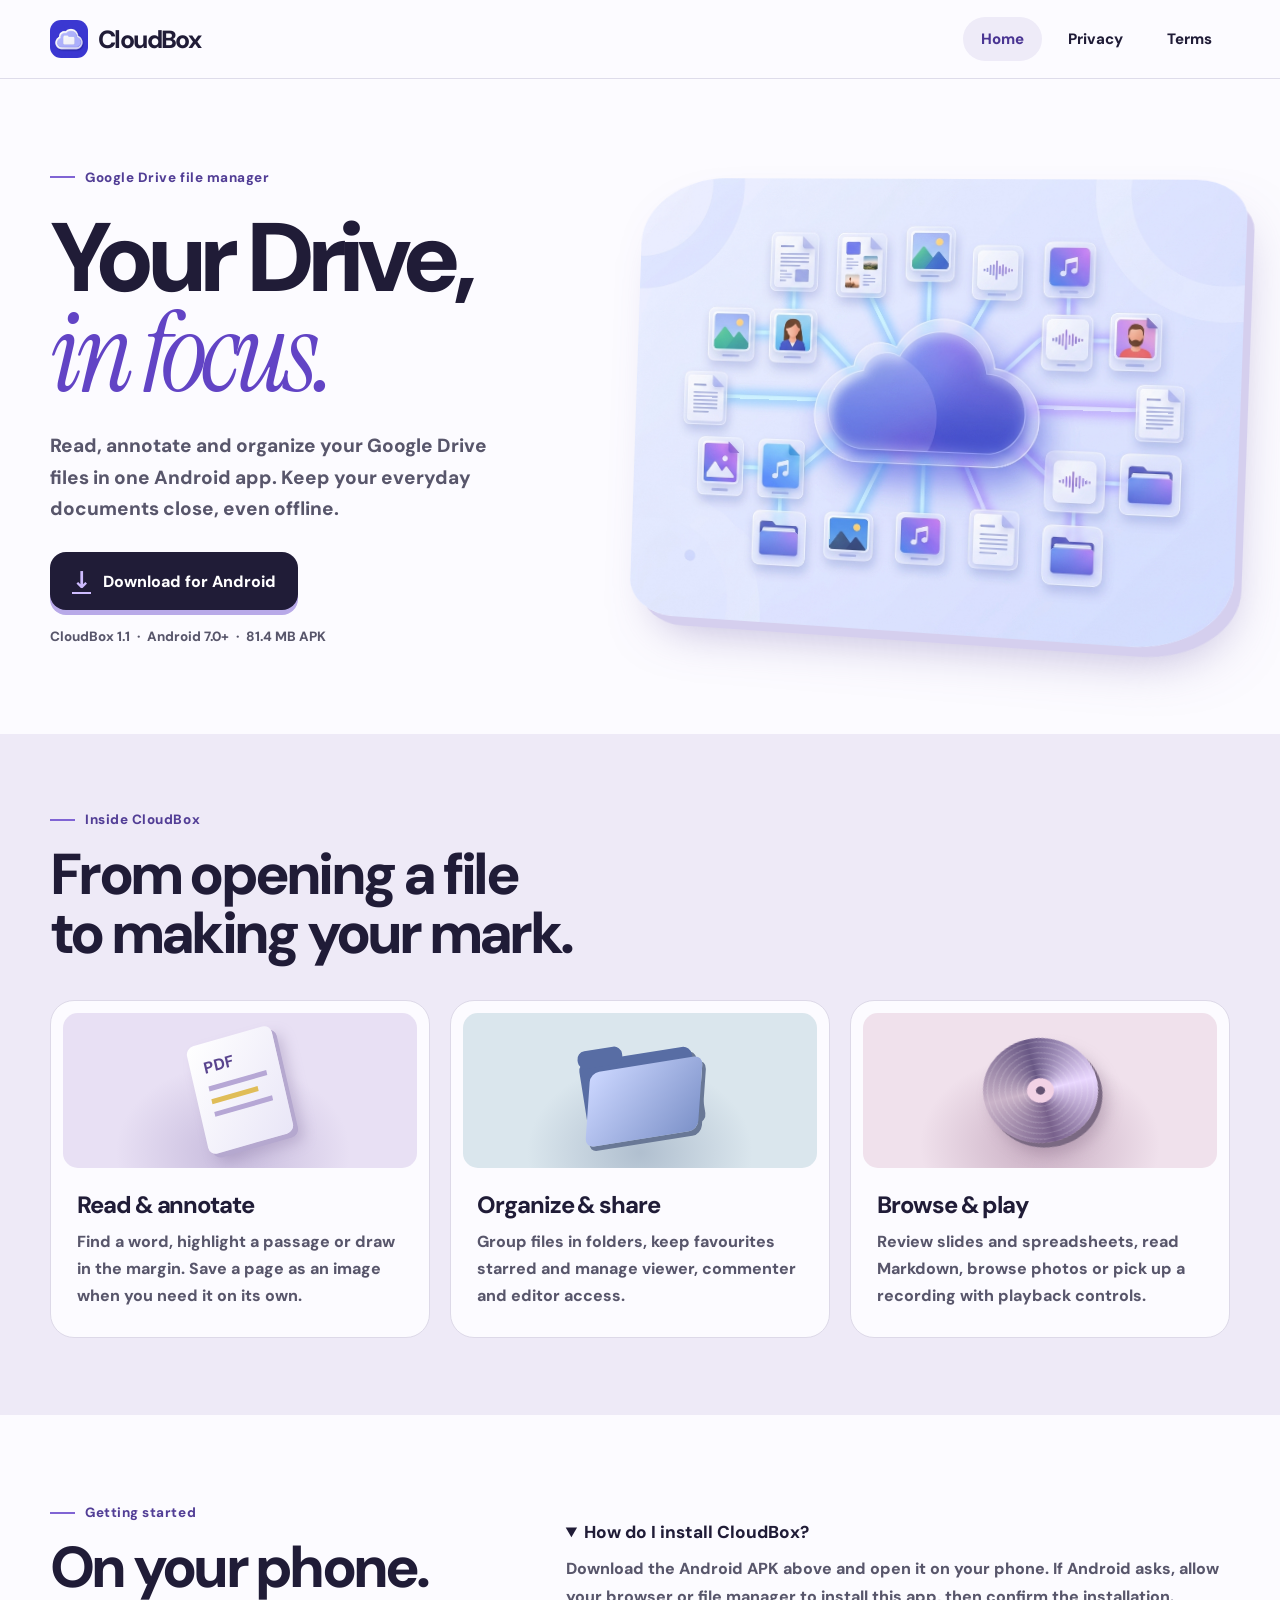
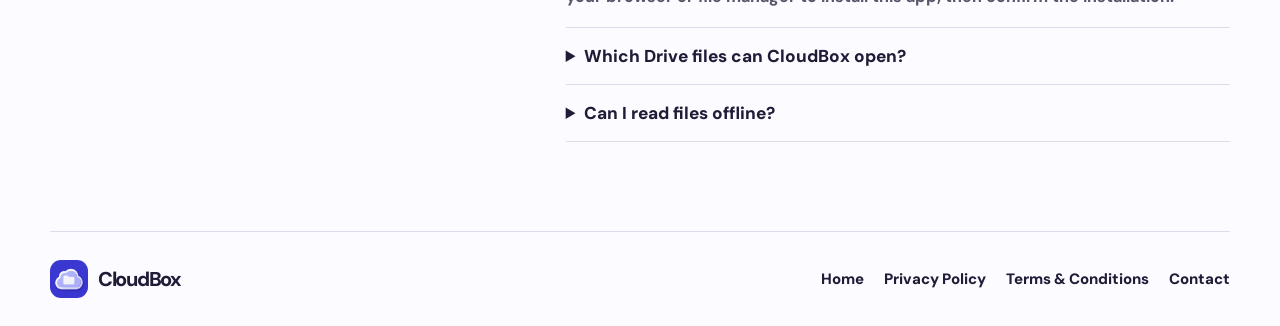
==== commit 11f0860e: "Keep mobile page navigation in the footer" ====
--- a/website/index.html
+++ b/website/index.html
@@ -17,4 +17,4 @@
 <section class="wrap guide" id="how-it-works"><div><p class="eyebrow"><i></i> Getting started</p><h2>On your phone.</h2></div><div class="faqs">
 <details open><summary>How do I install CloudBox?</summary><p>Download the Android APK above and open it on your phone. If Android asks, allow your browser or file manager to install this app, then confirm the installation.</p></details>
 <details><summary>Which Drive files can CloudBox open?</summary><p>Sign in with Google and grant file access. CloudBox uses the drive.file permission for items you create or explicitly share with the app. <a href="./privacy.html">Read the privacy policy</a>.</p></details>
-<details><summary>Can I read files offline?</summary><p>Choose “Make available offline” on a supported file while connected. Its saved copy is available on that device when your connection drops.</p></details></div></section></main><footer><div class="wrap foot"><a class="brand" href="./index.html"><img width="38" height="38" src="./assets/cloudbox_icon.jpg" alt="">CloudBox</a><div><a href="./privacy.html">Privacy Policy</a><a href="./terms.html">Terms &amp; Conditions</a><a href="mailto:rajanprasaila@gmail.com">Contact</a></div></div></footer></body></html>+<details><summary>Can I read files offline?</summary><p>Choose “Make available offline” on a supported file while connected. Its saved copy is available on that device when your connection drops.</p></details></div></section></main><footer><div class="wrap foot"><a class="brand" href="./index.html"><img width="38" height="38" src="./assets/cloudbox_icon.jpg" alt="">CloudBox</a><div><a href="./index.html">Home</a><a href="./privacy.html">Privacy Policy</a><a href="./terms.html">Terms &amp; Conditions</a><a href="mailto:rajanprasaila@gmail.com">Contact</a></div></div></footer></body></html>
--- a/website/styles.css
+++ b/website/styles.css
@@ -6,7 +6,37 @@
 .art{position:relative;isolation:isolate;perspective:1000px}.art img{width:100%;height:auto;display:block;border-radius:15% 8% 16% 8%;transform:rotateY(-8deg) rotateZ(2deg);box-shadow:10px 12px 0 -3px #d5cfee,12px 27px 52px -22px #7060a985;animation:float 7s ease-in-out infinite alternate}@keyframes float{to{transform:translateY(-8px) rotateY(-3deg) rotateZ(.5deg)}}
 .features{background:#eeeaf7;padding-block:clamp(48px,6vw,90px)}h2{font-size:clamp(2.3rem,4.5vw,4rem);line-height:1.02;letter-spacing:-.065em;font-weight:550}.features h2,.guide h2{margin-top:18px}.cards{display:grid;grid-template-columns:repeat(3,1fr);gap:20px;margin-top:36px}.card{min-width:0;background:#fcfbff;border:1px solid #ddd9e8;border-radius:24px;padding:12px 12px 28px;transition:transform .24s}.card:hover{transform:translateY(-4px)}.card h3,.card p{margin-inline:14px}.card h3{font-size:1.48rem;letter-spacing:-.045em;margin-block:22px 8px}.card p,.faqs p,.prose{color:var(--muted);font-size:1rem;line-height:1.7}.scene{position:relative;display:grid;place-items:center;height:155px;overflow:hidden;border-radius:15px;background:radial-gradient(ellipse at 48% 90%,#c6badc,transparent 45%),#e8e0f4}.sheet{position:relative;transform:rotate(-13deg) skewY(-3deg);background:linear-gradient(130deg,#fff,#e9e6f7);width:88px;height:110px;border-radius:8px;box-shadow:4px 5px #b5a8cf,8px 11px 14px #917faa66;padding:14px}.sheet span{font-weight:800;color:#59448e}.sheet i{display:block;margin-top:8px;width:100%;height:5px;background:#b6a7d5}.sheet i:nth-of-type(2){background:#e0bd58;width:80%}.folder .scene{background:radial-gradient(ellipse at 50% 90%,#b0bfcf,transparent 45%),#dae6ed}.folderback,.folderfront{position:absolute;width:114px;height:73px;border-radius:9px;transform:rotate(-9deg);background:#586da4;box-shadow:4px 5px #697896}.folderback:before{content:"";position:absolute;top:-11px;width:45px;height:18px;border-radius:8px;background:#586da4}.folderfront{transform:translate(4px,11px) rotate(-9deg) skewX(-13deg);background:linear-gradient(130deg,#ccd7ff,#7d92c9)}.media .scene{background:radial-gradient(ellipse at 50% 85%,#c8adc2,transparent 48%),#f0e1ec}.platter{width:115px;aspect-ratio:1;border-radius:50%;transform:rotateX(24deg) rotateZ(-15deg);background:radial-gradient(circle,#635171 0 5%,#f2d2e5 6% 16%,transparent 17%),repeating-radial-gradient(circle,transparent 0 4px,#ffffff23 5px 6px),conic-gradient(#695885,#ead8ff,#78618c,#cab4c9,#695885);box-shadow:3px 6px #7a6982,6px 14px 15px #92799166}
 .guide,.reading{display:grid;grid-template-columns:.85fr 1.25fr;gap:64px;padding-block:clamp(52px,7vw,92px)}details{border-bottom:1px solid var(--line);padding:17px 0}summary{cursor:pointer;font-weight:650;font-size:1.08rem}details p{margin-top:12px}.foot{border-top:1px solid var(--line);padding-block:28px;gap:20px}.foot .brand{font-size:1.25rem}.foot>div{gap:20px;flex-wrap:wrap}.legalhead{background:radial-gradient(ellipse at 95% 100%,#dcd5f4,transparent 55%),var(--pale);padding-block:64px}.legalhead h1{font-size:clamp(3rem,6vw,5.5rem)}.legalhead p:not(.eyebrow){font-size:1.12rem;color:var(--muted)}.legalhead small{display:block;margin-top:18px}.reading{grid-template-columns:minmax(190px,.55fr) minmax(0,1.5fr);align-items:start}.reading aside{position:sticky;top:24px;border-left:2px solid #d3c9f2;padding-left:20px;display:grid;gap:12px}.reading aside a{font-size:.94rem;text-decoration:none;color:var(--muted)}.reading aside a:hover,.prose a,.faqs a{color:var(--purple);text-decoration:underline}.prose{max-width:74ch;overflow-wrap:anywhere}.prose h2{font-size:1.8rem;line-height:1.18;color:var(--ink);margin:36px 0 15px;scroll-margin-top:20px}.prose h3{color:var(--ink);margin:24px 0 6px}.prose p{margin:0 0 14px}.prose li{margin-block:6px}.prose ul{padding-left:1.3em}.policy-highlight{background:var(--pale);padding:20px;border-radius:14px}
-@media(max-width:780px){.wrap{width:calc(100% - 40px)}.hero{grid-template-columns:1fr;gap:38px;padding-block:42px}.intro h1{font-size:clamp(4rem,12vw,6.5rem)}.art{width:min(95%,520px);justify-self:center}.cards,.guide,.reading{grid-template-columns:1fr}.cards{gap:16px}.scene{height:140px}.reading,.guide{gap:30px}.reading aside{position:static}.foot{align-items:flex-start;flex-direction:column}.mast{min-height:68px}.mast nav{gap:0}nav a{padding:12px 10px}.legalhead{padding-block:40px}}
-@media(max-width:375px){.wrap{width:calc(100% - 28px)}nav a{padding-inline:7px}.brand{font-size:1.3rem;gap:5px}.brand img{width:32px;height:32px}}
-@media(prefers-reduced-motion:reduce){*,*::before,*::after{animation:none!important;transition:none!important;scroll-behavior:auto!important}}
-@media(max-width:375px){.mast nav a{font-size:.85rem;padding-inline:5px}.mast .brand{font-size:1.15rem}.mast .brand img{width:28px;height:28px}}
+@media (max-width: 780px) {
+  .wrap { width: calc(100% - clamp(28px, 6vw, 40px)); }
+  .mast { min-height: 64px; padding-block: 8px; }
+  .mast nav { display: none; }
+  .hero, .cards, .guide, .reading { grid-template-columns: minmax(0, 1fr); }
+  .hero { gap: 36px; padding-block: 40px; }
+  .hero > *, .guide > *, .reading > *, .foot > * { min-width: 0; max-width: 100%; }
+  .wrap { overflow-wrap: anywhere; }
+  .intro h1 { font-size: clamp(3rem, 12vw, 6.5rem); }
+  .download { max-width: 100%; }
+  .art { width: min(92%, 520px); justify-self: center; }
+  .cards { gap: 16px; }
+  .scene { height: 140px; }
+  .reading, .guide { gap: 30px; }
+  .reading aside { position: static; }
+  .foot { align-items: flex-start; flex-direction: column; }
+  .legalhead { padding-block: 40px; }
+}
+
+@media (max-width: 380px) {
+  .foot > div { gap: 12px 18px; }
+}
+
+@media (prefers-reduced-motion: reduce) {
+  *, *::before, *::after {
+    animation: none !important;
+    transition: none !important;
+    scroll-behavior: auto !important;
+  }
+}
+
+@media (hover: none) and (pointer: coarse) and (orientation: landscape) and (max-height: 500px) {
+  .mast nav { display: none; }
+}
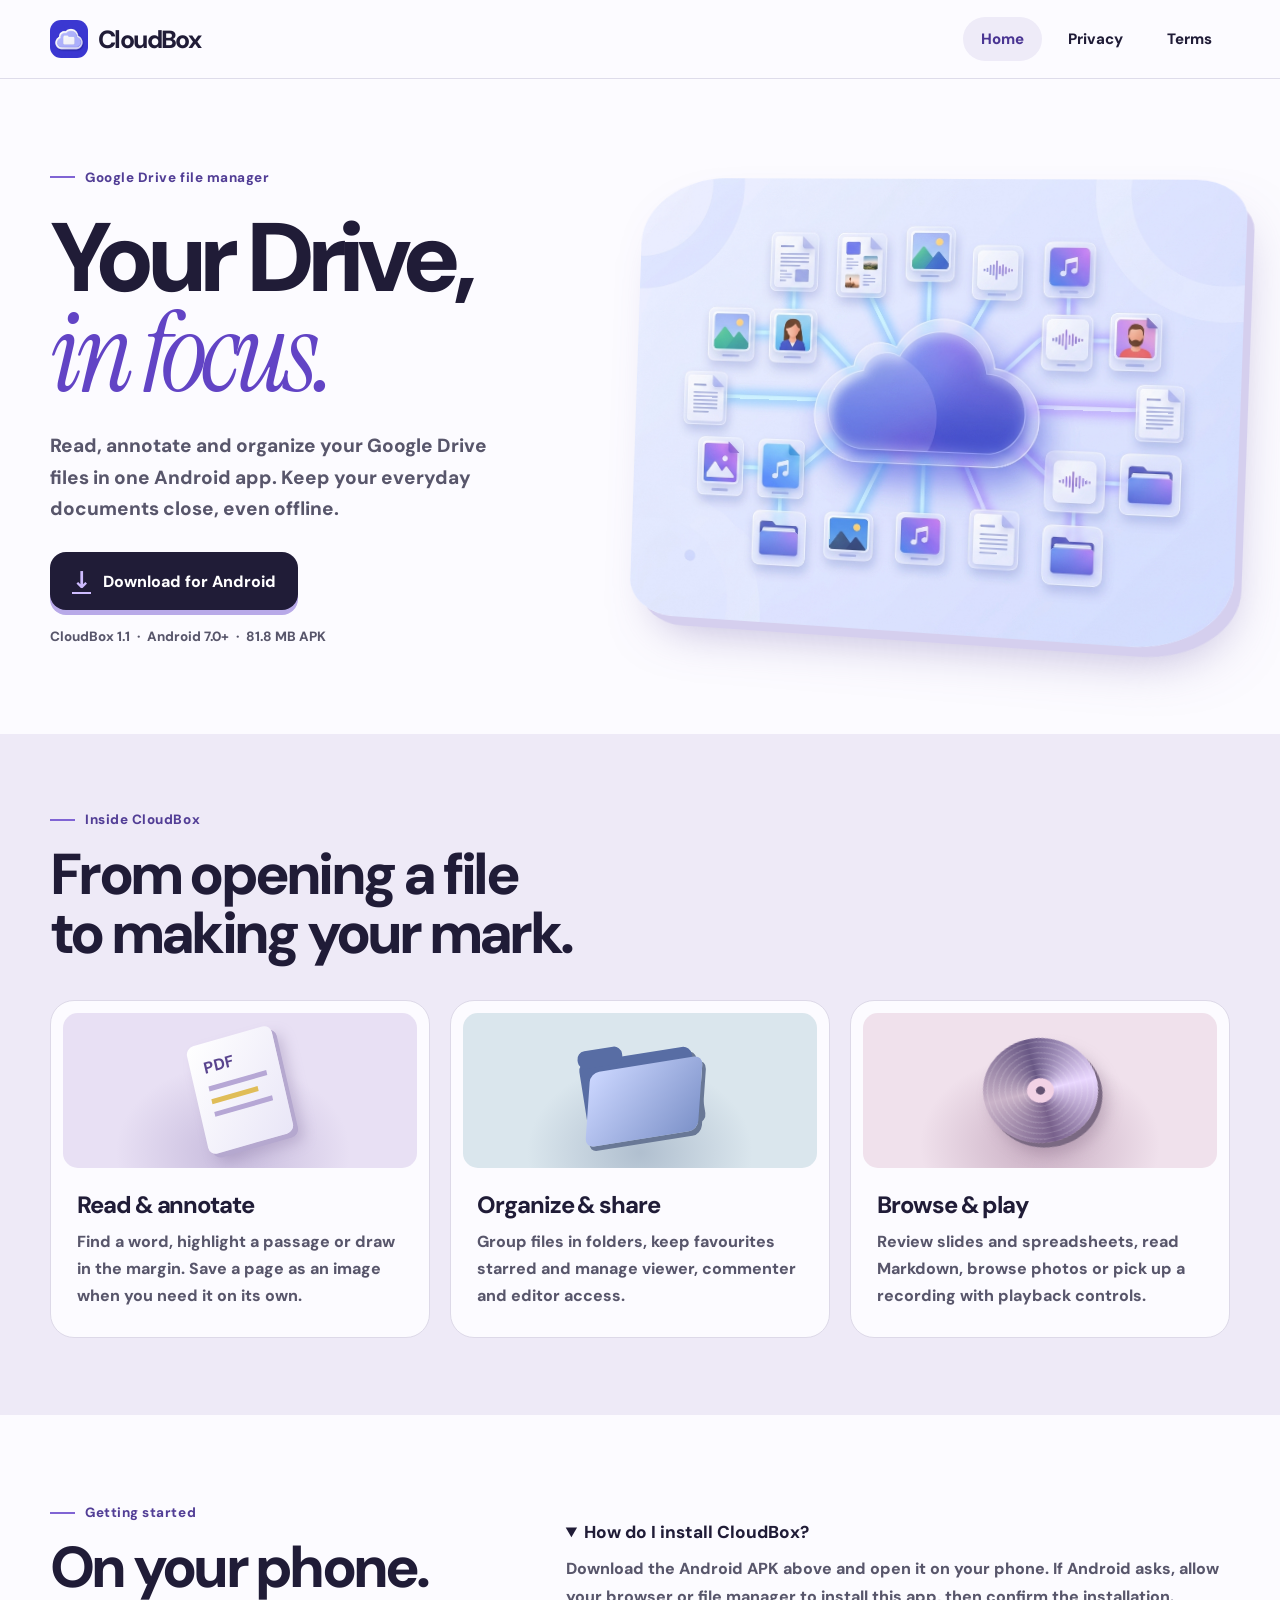
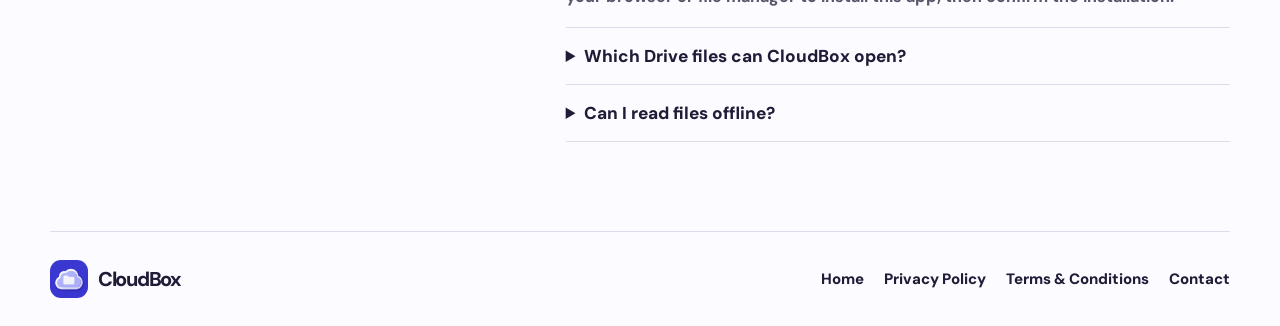
==== commit 6641d740: "Update CloudBox-v1.1.apk with latest viewers build and website download link" ====
--- a/website/index.html
+++ b/website/index.html
@@ -7,7 +7,7 @@
 <section class="hero wrap" id="about"><div class="intro"><p class="eyebrow"><i></i> Google Drive file manager</p>
 <h1>Your Drive,<br><em>in focus.</em></h1>
 <p class="lede">Read, annotate and organize your Google Drive files in one Android app. Keep your everyday documents close, even offline.</p>
-<a class="download" href="./downloads/CloudBox-v1.1.apk" download="CloudBox-v1.1.apk" id="primaryDownloadBtn"><span class="down" aria-hidden="true">↓</span> Download for Android</a><p class="release">CloudBox 1.1 <b>·</b> Android 7.0+ <b>·</b> 81.4 MB APK</p></div>
+<a class="download" href="./downloads/CloudBox-v1.1.apk" download="CloudBox-v1.1.apk" id="primaryDownloadBtn"><span class="down" aria-hidden="true">↓</span> Download for Android</a><p class="release">CloudBox 1.1 <b>·</b> Android 7.0+ <b>·</b> 81.8 MB APK</p></div>
 <figure class="art"><img src="./assets/cloudbox_onboarding.jpg" width="1200" height="896" fetchpriority="high" alt="A sculpted violet cloud connected to document, photo and media tiles"></figure></section>
 <section id="features" class="features"><div class="wrap"><p class="eyebrow"><i></i> Inside CloudBox</p><h2>From opening a file<br>to making your mark.</h2>
 <div class="cards"><article class="card paper"><div class="scene" aria-hidden="true"><div class="sheet"><span>PDF</span><i></i><i></i><i></i></div></div>
